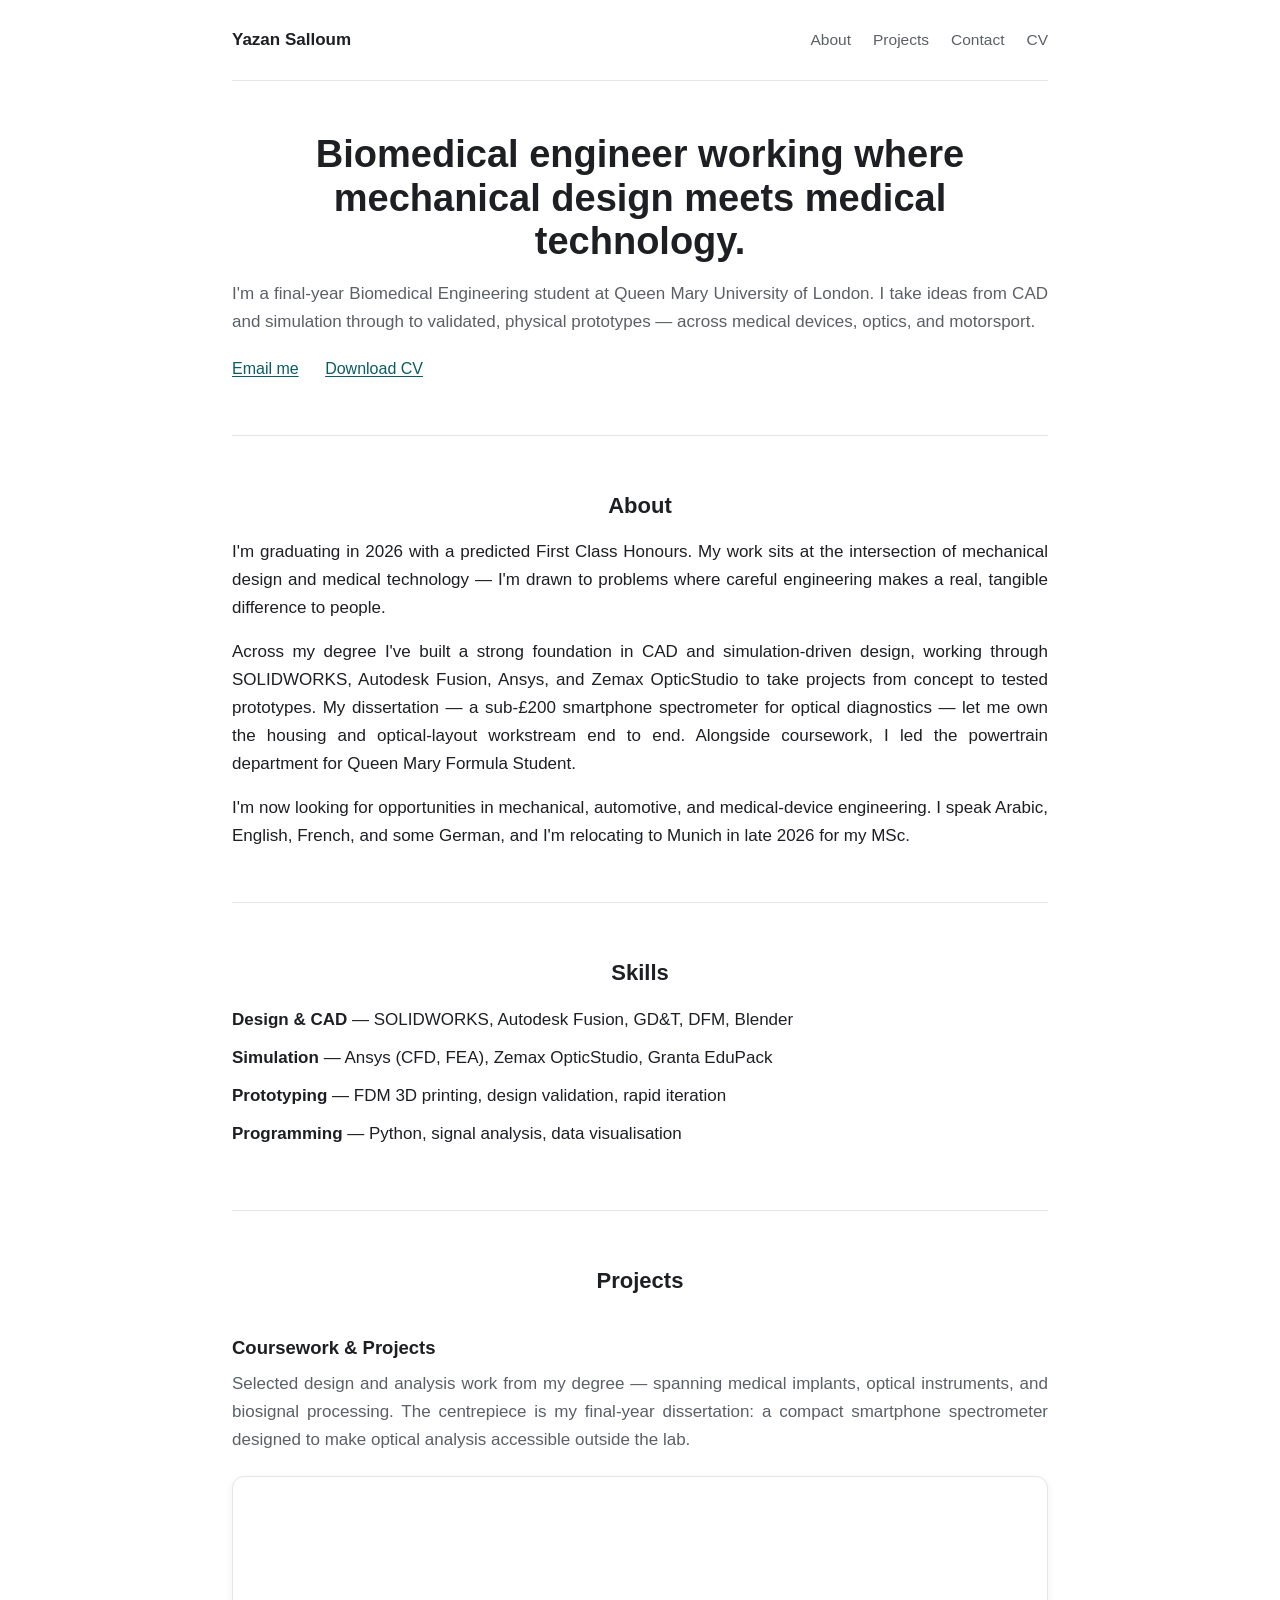
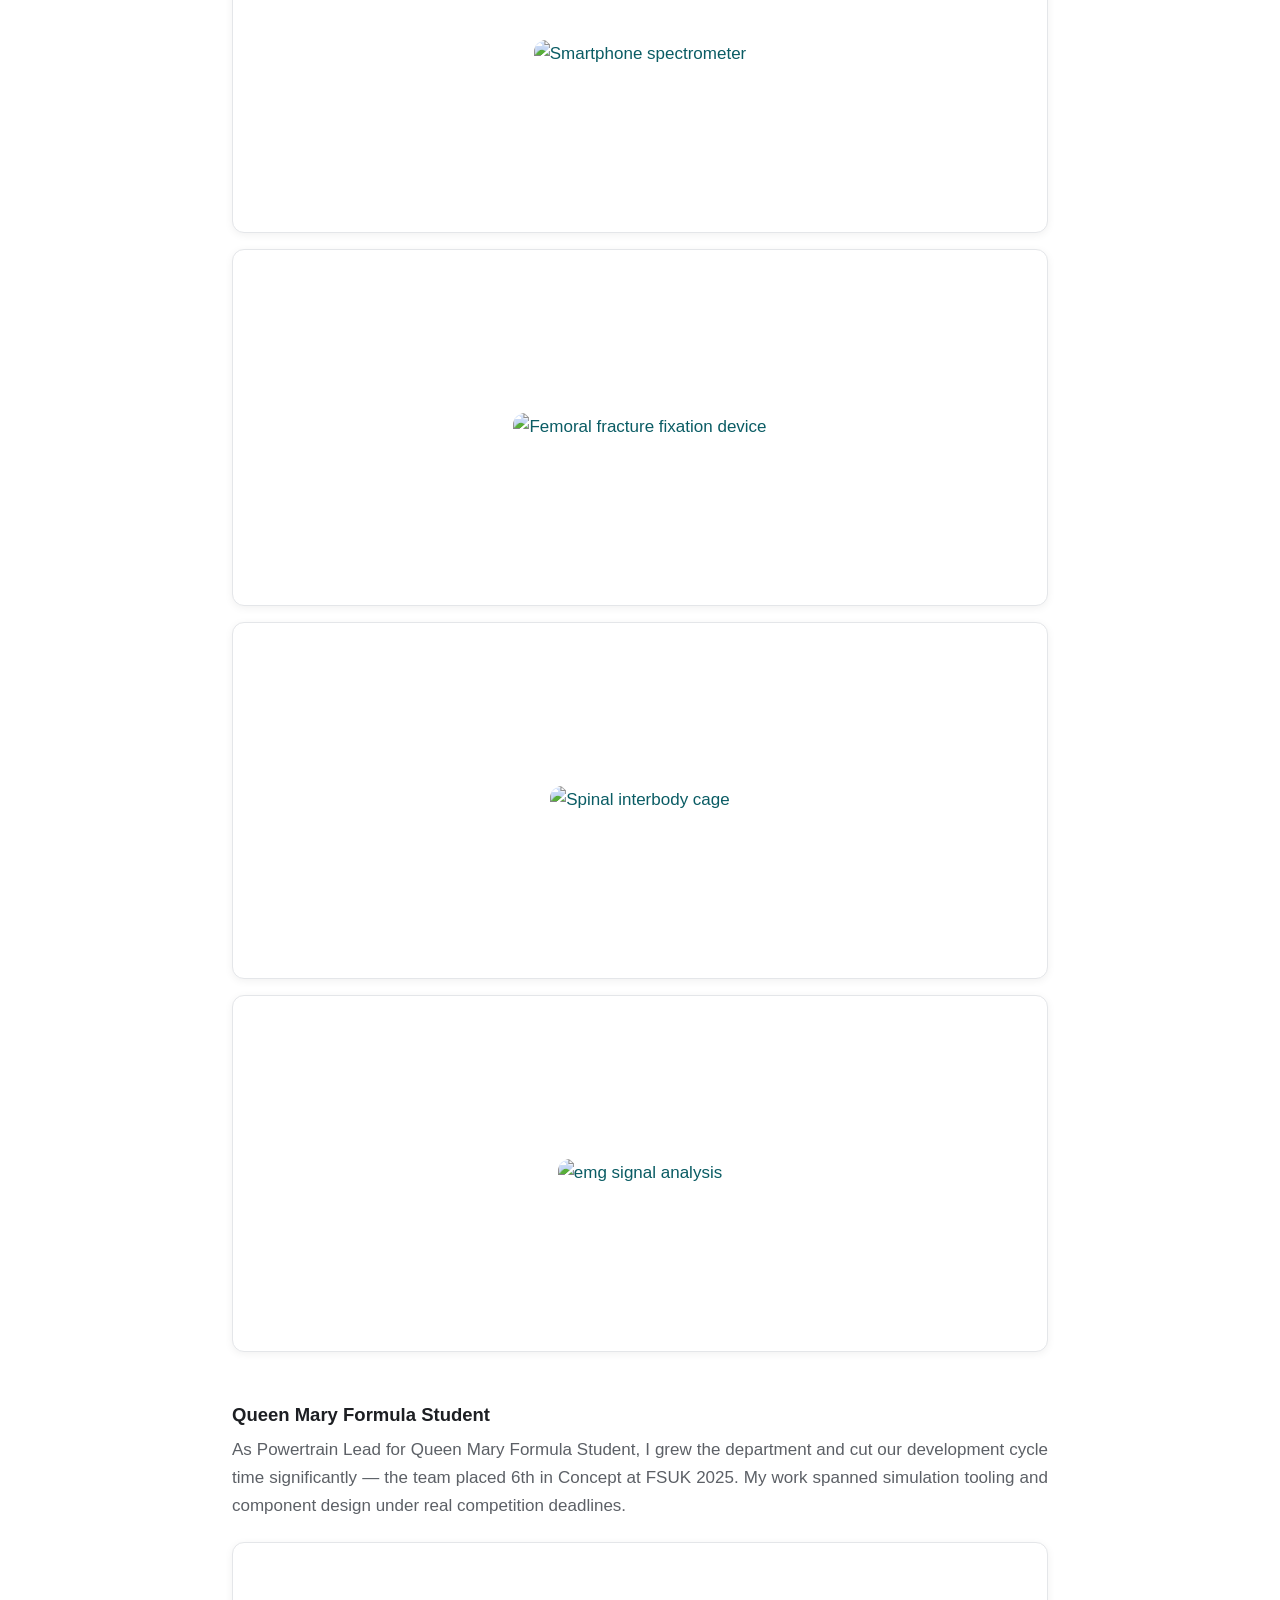
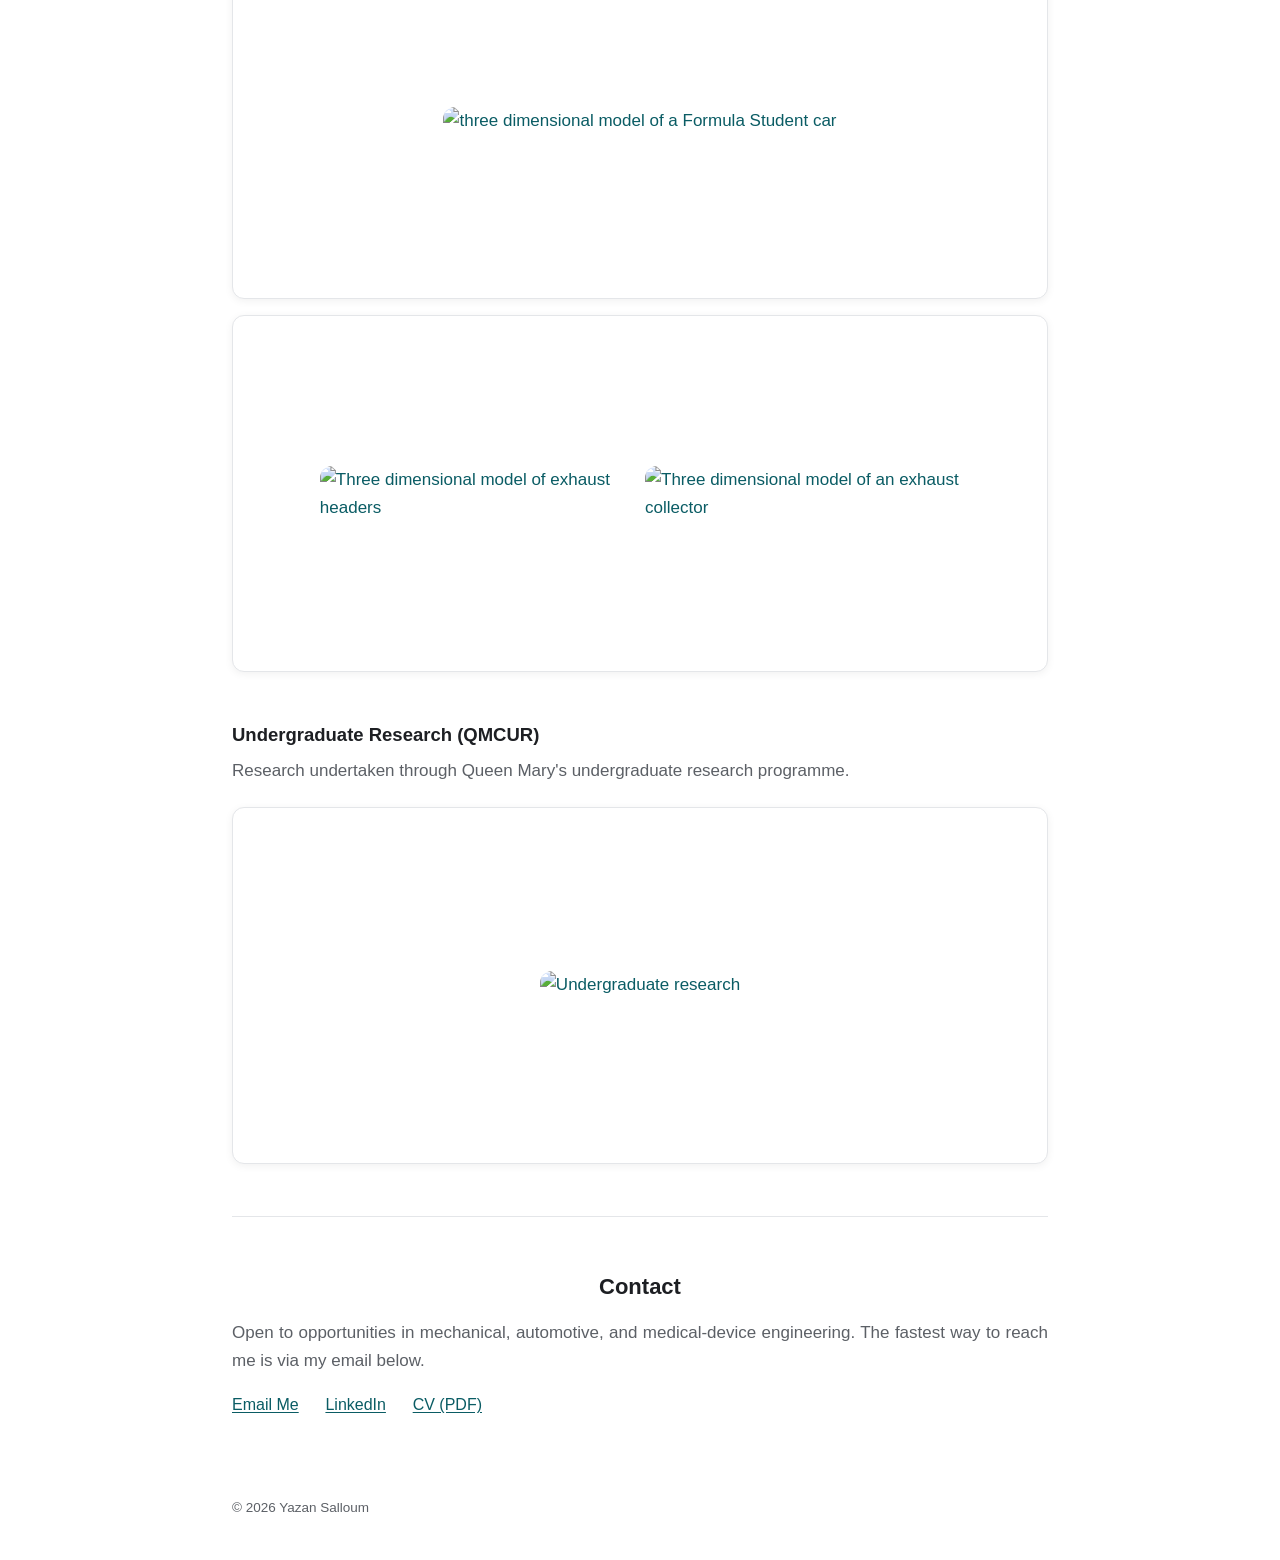
==== index.html @ 336e6b9b "Update index.html" ====
<!DOCTYPE html>
<html lang="en">
<head>
<meta charset="UTF-8">
<meta name="viewport" content="width=device-width, initial-scale=1.0">
<title>Yazan Salloum — Biomedical Engineer</title>
<meta name="description" content="Portfolio of Yazan Salloum, Biomedical Engineering student at Queen Mary University of London.">
<link rel="stylesheet" href="style.css">
</head>
<body>
<div class="page">

<nav>
  <a class="name" href="index.html">Yazan Salloum</a>
  <a href="#about">About</a>
  <a href="#projects">Projects</a>
  <a href="#contact">Contact</a>
  <!-- TODO: replace with your hosted CV URL -->
  <a href="https://yaz2703.github.io/3D-Modelling/CV.pdf" target="_blank" rel="noopener">CV</a>
</nav>

<section class="hero">
  <h1>Biomedical engineer working where mechanical design meets medical technology.</h1>
  <p>I'm a final-year Biomedical Engineering student at Queen Mary University of London. I take ideas from CAD and simulation through to validated, physical prototypes — across medical devices, optics, and motorsport.</p>
  <div class="actions">
    <!-- TODO: replace with your real email -->
    <a href="mailto:your.email@example.com">Email me</a>
    <!-- TODO: replace with your hosted CV URL -->
    <a href="https://yaz2703.github.io/3D-Modelling/CV.pdf" target="_blank" rel="noopener">Download CV</a>
  </div>
</section>

<section id="about" class="about">
  <h2>About</h2>
  <p>I'm graduating in 2026 with a predicted First Class Honours. My work sits at the intersection of mechanical design and medical technology — I'm drawn to problems where careful engineering makes a real, tangible difference to people.</p>
  <p>Across my degree I've built a strong foundation in CAD and simulation-driven design, working through SOLIDWORKS, Autodesk Fusion, Ansys, and Zemax OpticStudio to take projects from concept to tested prototypes. My dissertation — a sub-£200 smartphone spectrometer for optical diagnostics — let me own the housing and optical-layout workstream end to end. Alongside coursework, I led the powertrain department for Queen Mary Formula Student.</p>
  <p>I'm now looking for opportunities in mechanical, automotive, and medical-device engineering. I speak Arabic, English, French, and some German, and I'm relocating to Munich in late 2026 for my MSc.</p>
</section>

<section id="skills" class="skills">
  <h2>Skills</h2>
  <p><b>Design &amp; CAD</b> — SOLIDWORKS, Autodesk Fusion, GD&amp;T, DFM, Blender</p>
  <p><b>Simulation</b> — Ansys (CFD, FEA), Zemax OpticStudio, Granta EduPack</p>
  <p><b>Prototyping</b> — FDM 3D printing, design validation, rapid iteration</p>
  <p><b>Programming</b> — Python, signal analysis, data visualisation</p>
</section>

<section id="projects">
  <h2 style="margin-bottom:34px;">Projects</h2>

  <div class="group">
    <h3>Coursework &amp; Projects</h3>
    <p>Selected design and analysis work from my degree — spanning medical implants, optical instruments, and biosignal processing. The centrepiece is my final-year dissertation: a compact smartphone spectrometer designed to make optical analysis accessible outside the lab.</p>
    <div class="tiles">
      <a class="tile" href="spectrometer.html">
        <img src="https://yaz2703.github.io/3D-Modelling/thumbs/spectrometer.jpg" alt="Smartphone spectrometer">
        <span class="overlay">Dissertation: Smartphone Spectrometer</span>
      </a>
      <a class="tile" href="femoral-fixation.html">
        <img src="https://yaz2703.github.io/3D-Modelling/thumbs/im_nail.jpg" alt="Femoral fracture fixation device">
        <span class="overlay">Femoral Fracture Fixation Device</span>
      </a>
      <a class="tile" href="spinal-cage.html">
        <img src="https://yaz2703.github.io/3D-Modelling/thumbs/spinal_cage.png" alt="Spinal interbody cage">
        <span class="overlay">Spinal Interbody Cage</span>
      </a>
      <!-- TODO: add a thumbnail image for EMG, then convert this to the image+overlay pattern above -->
      <a class="tile" href="emg-analysis.html">
        <span class="overlay">EMG Signal Analysis</span>
        <img src="https://yaz2703.github.io/3D-Modelling/thumbs/emg.jpg" alt="emg signal analysis">
      </a>
    </div>
  </div>

  <div class="group">
    <h3>Queen Mary Formula Student</h3>
    <p>As Powertrain Lead for Queen Mary Formula Student, I grew the department and cut our development cycle time significantly — the team placed 6th in Concept at FSUK 2025. My work spanned simulation tooling and component design under real competition deadlines.</p>
    <div class="tiles">
      <!-- TODO: add thumbnails for these two, then convert to the image+overlay pattern -->
      </a>
      <a class="tile" href="thunderbird.html">
        <img src="https://yaz2703.github.io/3D-Modelling/thumbs/thunderbird_thumb.jpg" alt="three dimensional model of a Formula Student car">
        <span class="overlay">THUNDERBIRD: A Driver-in-Loop Training Tool</span>
      </a>
      <a class="tile" href="exhaust.html">
        <div class="pair">
          <img src="https://yaz2703.github.io/3D-Modelling/thumbs/exhaust_headers.png" alt="Three dimensional model of exhaust headers">
          <img src="https://yaz2703.github.io/3D-Modelling/thumbs/exhaust_collector.png" alt="Three dimensional model of an exhaust collector">
        </div>
        <span class="overlay">Exhaust Design</span>
      </a>
    </div>
  </div>

  <div class="group">
    <h3>Undergraduate Research (QMCUR)</h3>
    <!-- TODO: replace with a sentence or two about your QMCUR research -->
    <p>Research undertaken through Queen Mary's undergraduate research programme.</p>
    <div class="tiles">
      <a class="tile" href="qmcur.html">
        <img src="https://yaz2703.github.io/3D-Modelling/thumbs/research.png" alt="Undergraduate research">
        <span class="overlay">QMCUR Research</span>
      </a>
    </div>
  </div>
</section>

<section id="contact" class="contact">
  <h2>Contact</h2>
  <p>Open to opportunities in mechanical, automotive, and medical-device engineering. The fastest way to reach me is via my email below.</p>
  <div class="links">
    <!-- TODO: replace with your real email -->
    <a href="mailto:ysalloum.qmfs@gmail.com">Email Me</a>
    <!-- TODO: replace with your LinkedIn URL -->
    <a href="https://www.linkedin.com/in/yazansalloum2703" target="_blank" rel="noopener">LinkedIn</a>
    <!-- TODO: replace with your hosted CV URL -->
    <a href="https://yaz2703.github.io/3D-Modelling/CV.pdf" target="_blank" rel="noopener">CV (PDF)</a>
  </div>
</section>

<footer>© 2026 Yazan Salloum</footer>

</div>
</body>
</html>
---- style.css ----
:root{
  --ink:#1d1f23;
  --grey:#5c6066;
  --line:#e4e6e9;
  --link:#0a5c64;
}
*{box-sizing:border-box;margin:0;padding:0;}
body{
  font-family:-apple-system,BlinkMacSystemFont,"Segoe UI",Roboto,Helvetica,Arial,sans-serif;
  color:var(--ink);
  background:#fff;
  line-height:1.65;
  font-size:17px;
}
.page{max-width:860px;margin:0 auto;padding:0 22px;}

a{color:var(--link);text-decoration:underline;text-underline-offset:2px;}
a:hover{color:#063d42;}

h1{font-size:clamp(28px,5vw,38px);line-height:1.15;font-weight:700;text-align: center;}
h2{font-size:22px;font-weight:650;margin-bottom:14px;text-align: center;}
h3{font-size:18.5px;font-weight:600;margin-bottom:6px;}

p{text-align: justify;}

/* nav */
nav{
  display:flex;flex-wrap:wrap;align-items:baseline;gap:10px 22px;
  padding:26px 0;border-bottom:1px solid var(--line);
}
nav .name{font-weight:700;font-size:17px;color:var(--ink);text-decoration:none;margin-right:auto;}
nav a:not(.name){font-size:15.5px;color:var(--grey);text-decoration:none;}
nav a:not(.name):hover{color:var(--ink);text-decoration:underline;}

section{padding:52px 0;border-bottom:1px solid var(--line);}
section:last-of-type{border-bottom:none;}

.hero p{margin-top:16px;color:var(--grey);}
.hero .actions{margin-top:20px;font-size:16px;}
.hero .actions a{margin-right:22px;}

.about p{margin-bottom:16px;}
.about p:last-child{margin-bottom:0;}

.skills p{margin-bottom:10px;}
.skills b{font-weight:600;}

/* category groups on home */
.group{margin-bottom:48px;}
.group:last-child{margin-bottom:0;}
.group > p{color:var(--grey);margin-top:4px;}

/* ---- tiles (hover cards) ---- */
.tiles{
  display:grid;
  grid-template-columns:1fr;
  gap:16px;
  margin-top:22px;
}
.tile{
  position:relative;
  display:flex;align-items:center;justify-content:center;
  aspect-ratio:16/7;
  background:#fff;
  border:1px solid var(--line);
  border-radius:12px;
  overflow:hidden;
  text-decoration:none;
  box-shadow:0 2px 8px rgba(0,0,0,.06);
}
.tile img{
  max-width:95%;max-height:95%;
  width:auto;height:auto;object-fit:contain;
  border-radius:12px;
  transition:opacity .3s ease,transform .3s ease;
}
.tile .overlay{
  position:absolute;inset:0;
  display:flex;align-items:center;justify-content:center;
  text-align:center;padding:14px;
  color:#fff;font-weight:600;font-size:17px;line-height:1.3;
  opacity:0;background:rgba(0,0,0,0);
  transition:opacity .3s ease,background .3s ease;
  text-shadow:0 1px 4px rgba(0,0,0,.6);
}
/* two images united under one tile */
.tile .pair{
  display:flex;align-items:center;justify-content:center;
  gap:10px;width:100%;height:100%;padding:0 6%;
}
.tile .pair img{max-width:44%;max-height:78%;}
.tile:hover img{opacity:.35;transform:scale(1.03);}
.tile:hover .overlay{opacity:1;background:rgba(0,0,0,.3);}
/* placeholder tile (no image yet) */
.tile.placeholder{flex-direction:column;gap:6px;}
.tile.placeholder .t{color:var(--ink);font-weight:600;font-size:16px;text-align:center;padding:0 14px;}
.tile.placeholder .s{color:var(--grey);font-size:12.5px;}
.tile.placeholder:hover{background:#fafbfc;}

/* ---- project pages ---- */
.back{display:inline-block;margin:30px 0 6px;font-size:15px;}
article{padding:18px 0 56px;}
article h1{margin-bottom:18px;}
article h2{margin-top:36px;}
article p{margin-bottom:16px;}
article ol,article ul{margin:0 0 16px 22px;max-width:68ch;}
article li{margin-bottom:6px;}

model-viewer{
  width:100%;height:400px;
  border:1px solid var(--line);border-radius:8px;
  background:#fafbfc;margin:8px 0 6px;
}
.mvcap{font-size:13.5px;color:var(--grey);margin-bottom:20px;}

figure{margin:8px 0 20px;}
figure img{max-width:100%;border:1px solid var(--line);border-radius:8px;}
figcaption{font-size:13.5px;color:var(--grey);margin-top:8px;text-align: center;}

table{width:100%;border-collapse:collapse;font-size:15.5px;margin:8px 0 4px;}
th{
  text-align:left;font-weight:600;font-size:14px;color:var(--grey);
  padding:0 12px 8px 0;border-bottom:1px solid var(--ink);
}
td{padding:10px 12px 10px 0;border-bottom:1px solid var(--line);vertical-align:top;}
tr:last-child td{border-bottom:none;}
.met{color:#1a7a4f;white-space:nowrap;}
.part{color:#a06a10;white-space:nowrap;}
.tablenote{font-size:14.5px;color:var(--grey);margin-top:10px;}

.contact p{color:var(--grey);margin-bottom:16px;}
.contact .links a{margin-right:22px;font-size:16px;}

footer{padding:26px 0 40px;font-size:13.5px;color:var(--grey);}

@media (max-width:540px){
  body{font-size:16px;}
  model-viewer{height:300px;}
  th,td{padding-right:8px;}
  .tiles{grid-template-columns:repeat(auto-fill,minmax(160px,1fr));gap:12px;}
  .tile .overlay{font-size:14.5px;}
}
/* text + image side by side */
.row{
  display:flex;
  gap:28px;
  align-items:flex-start;   /* tops aligned; use center to vertically centre */
  margin-bottom:20px;
}
.row .text{flex:1;}          /* text takes the remaining space */
.row .img{flex:0 0 40%;}     /* image column ~40% of the width */
.row .img img{
  width:100%;
  border:1px solid var(--line);
  border-radius:8px;
  display:block;
}
/* stack them on narrow screens */
@media (max-width:600px){
  .row{flex-direction:column;}
  .row .img{flex:0 0 auto;}
}
/* standalone image pairs — no link, no hover */
.imgpair{
  display:flex;
  gap:14px;
  margin:20px 0;
  align-items:flex-start;
}
.imgpair.stack{flex-direction:column;}   /* on top of each other */
.imgpair img{
  flex:1;                /* share the space evenly */
  width:100%;
  border:1px solid var(--line);
  border-radius:8px;
  display:block;
}
.imgpair.stack img{flex:0 0 auto;}        /* don't stretch when stacked */

@media (max-width:600px){
  .imgpair{flex-direction:column;}        /* side-by-side pairs stack on phones */
}
.pdfframe{
  width:100%;
  height:780px;
  border:1px solid var(--line);
  border-radius:8px;
  margin:14px 0 6px;
}
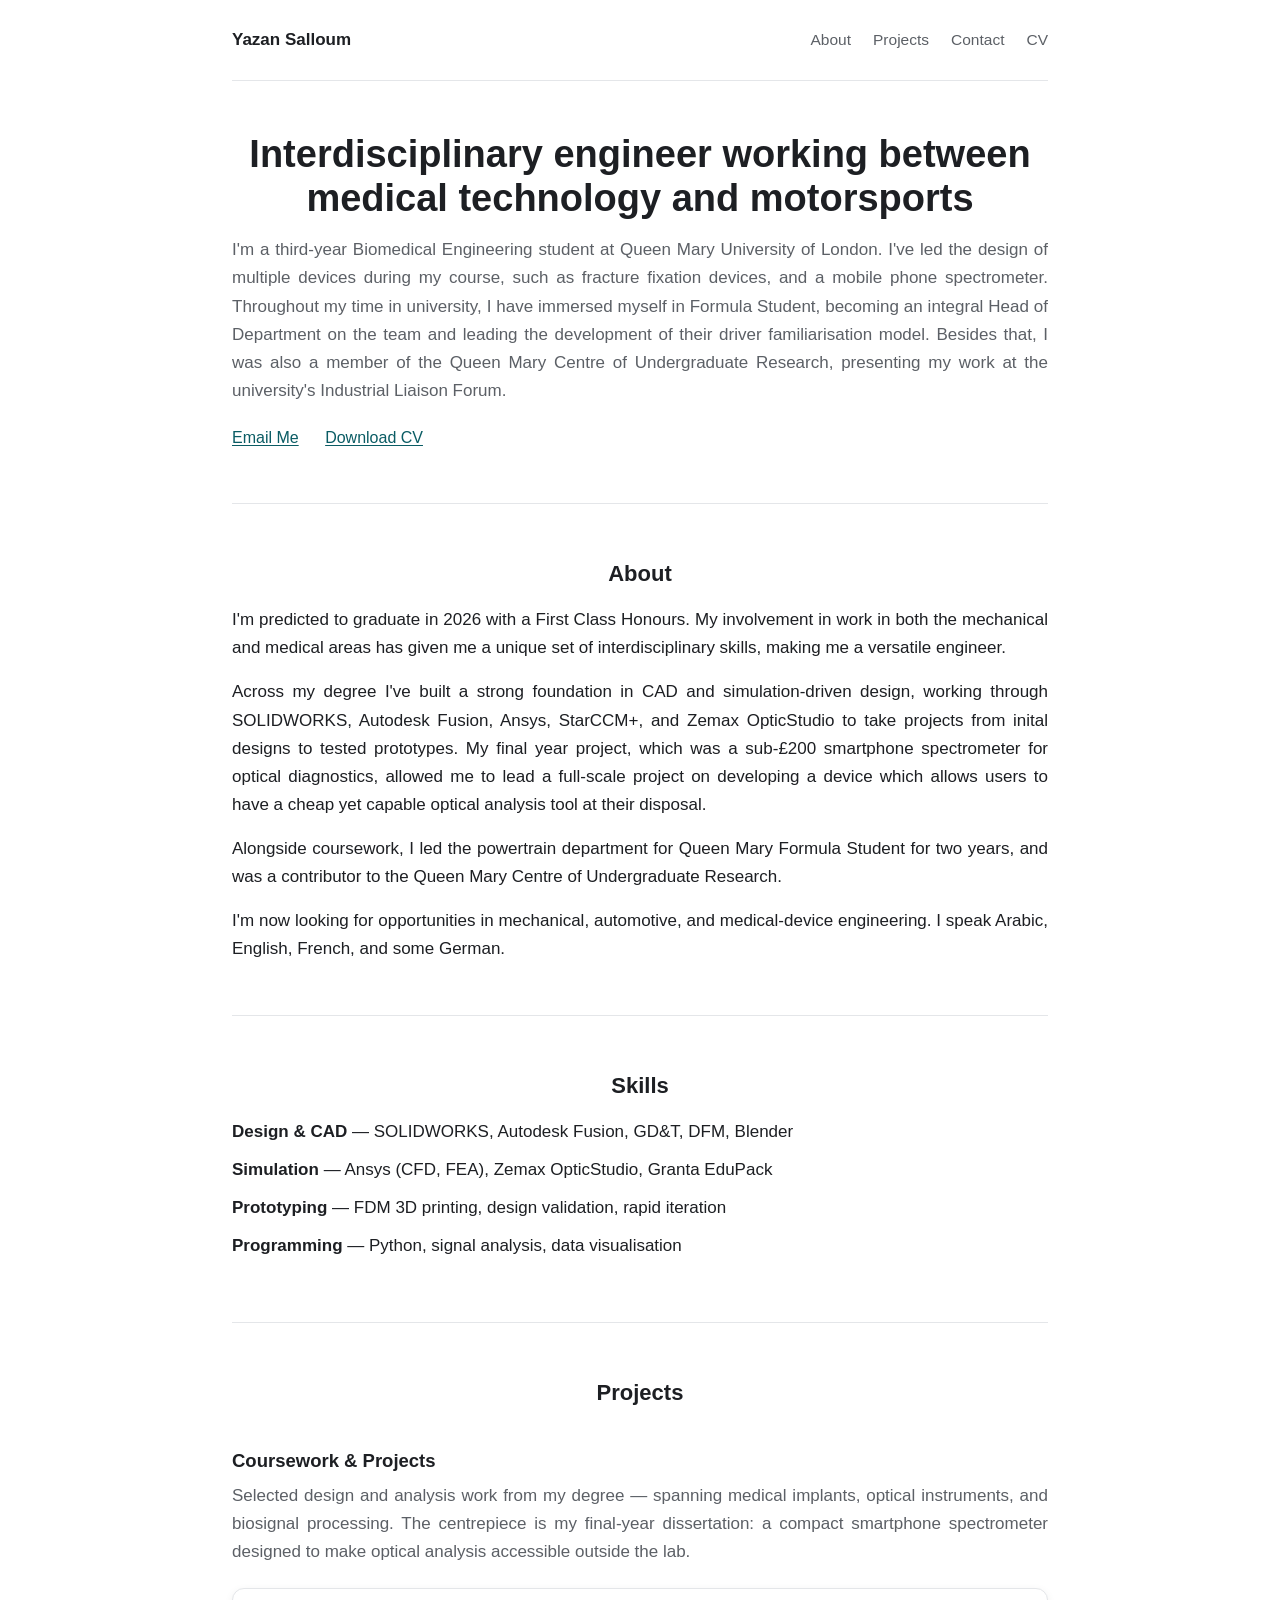
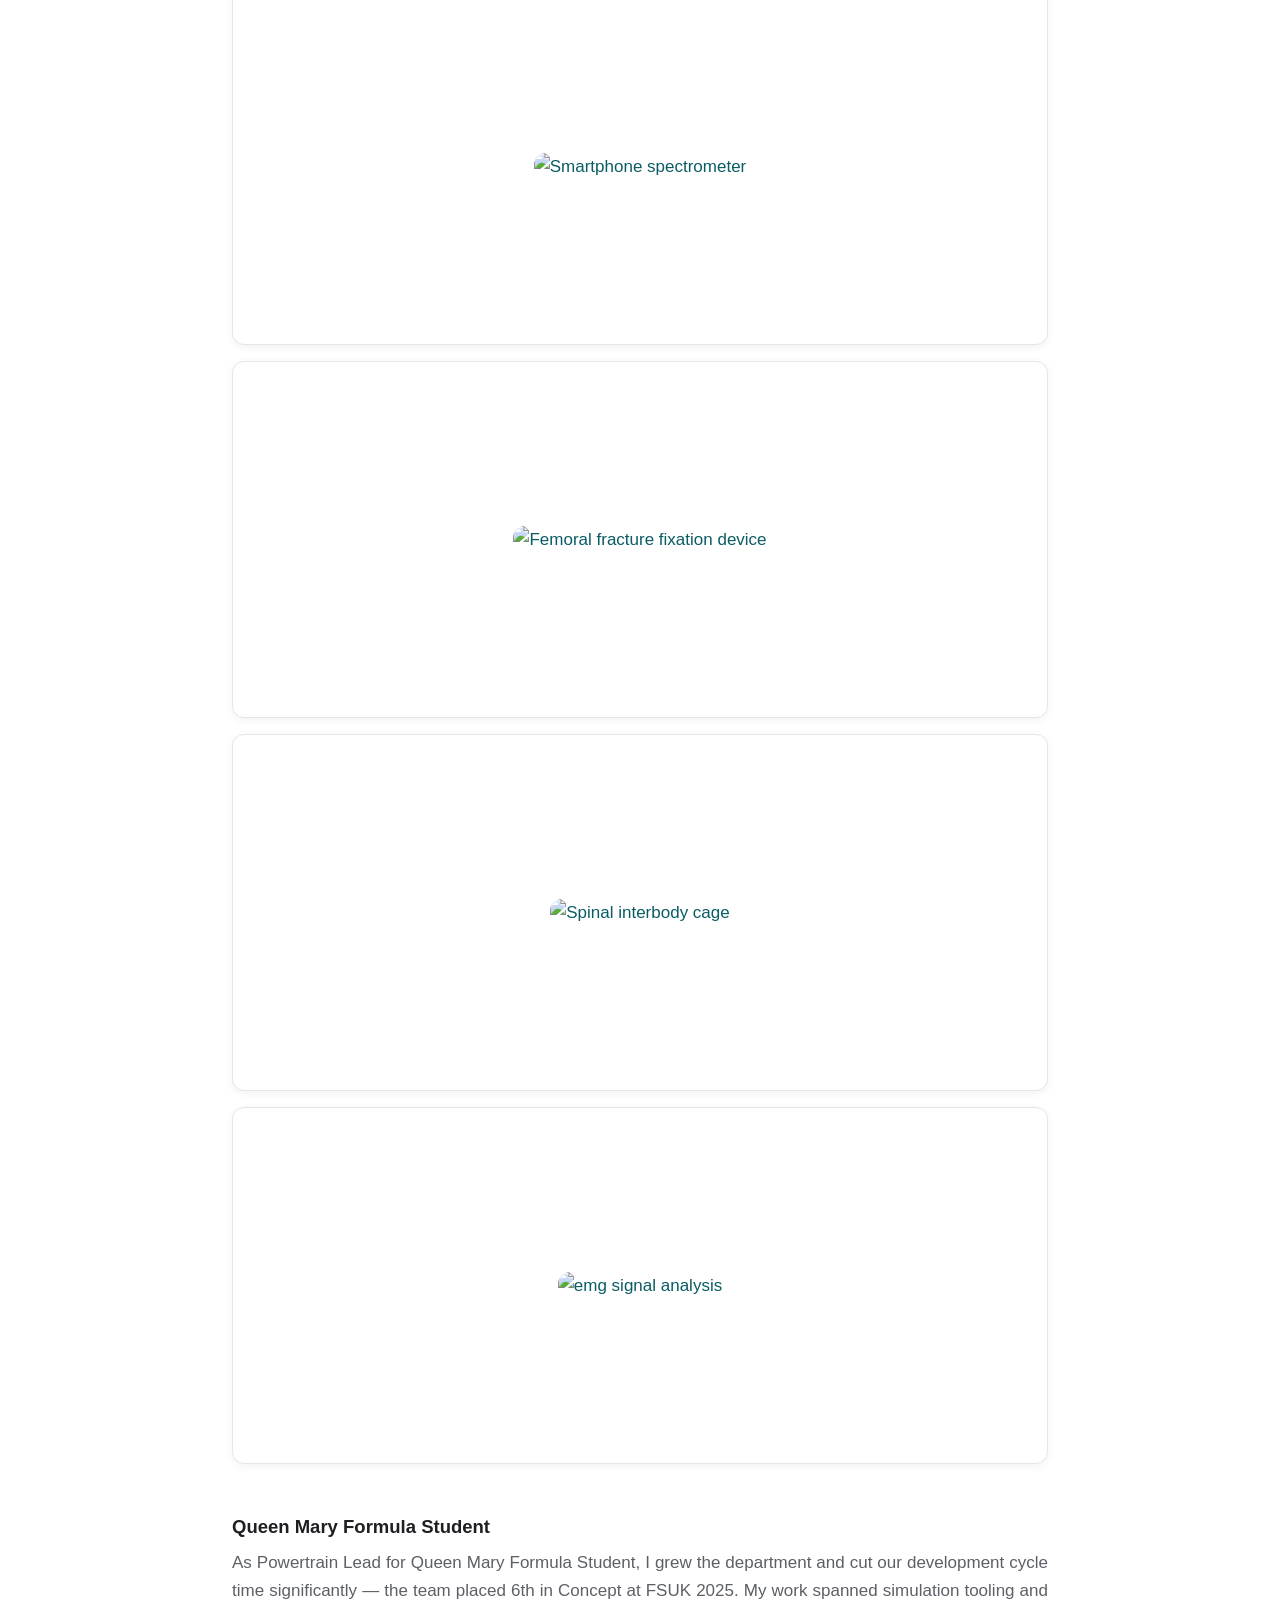
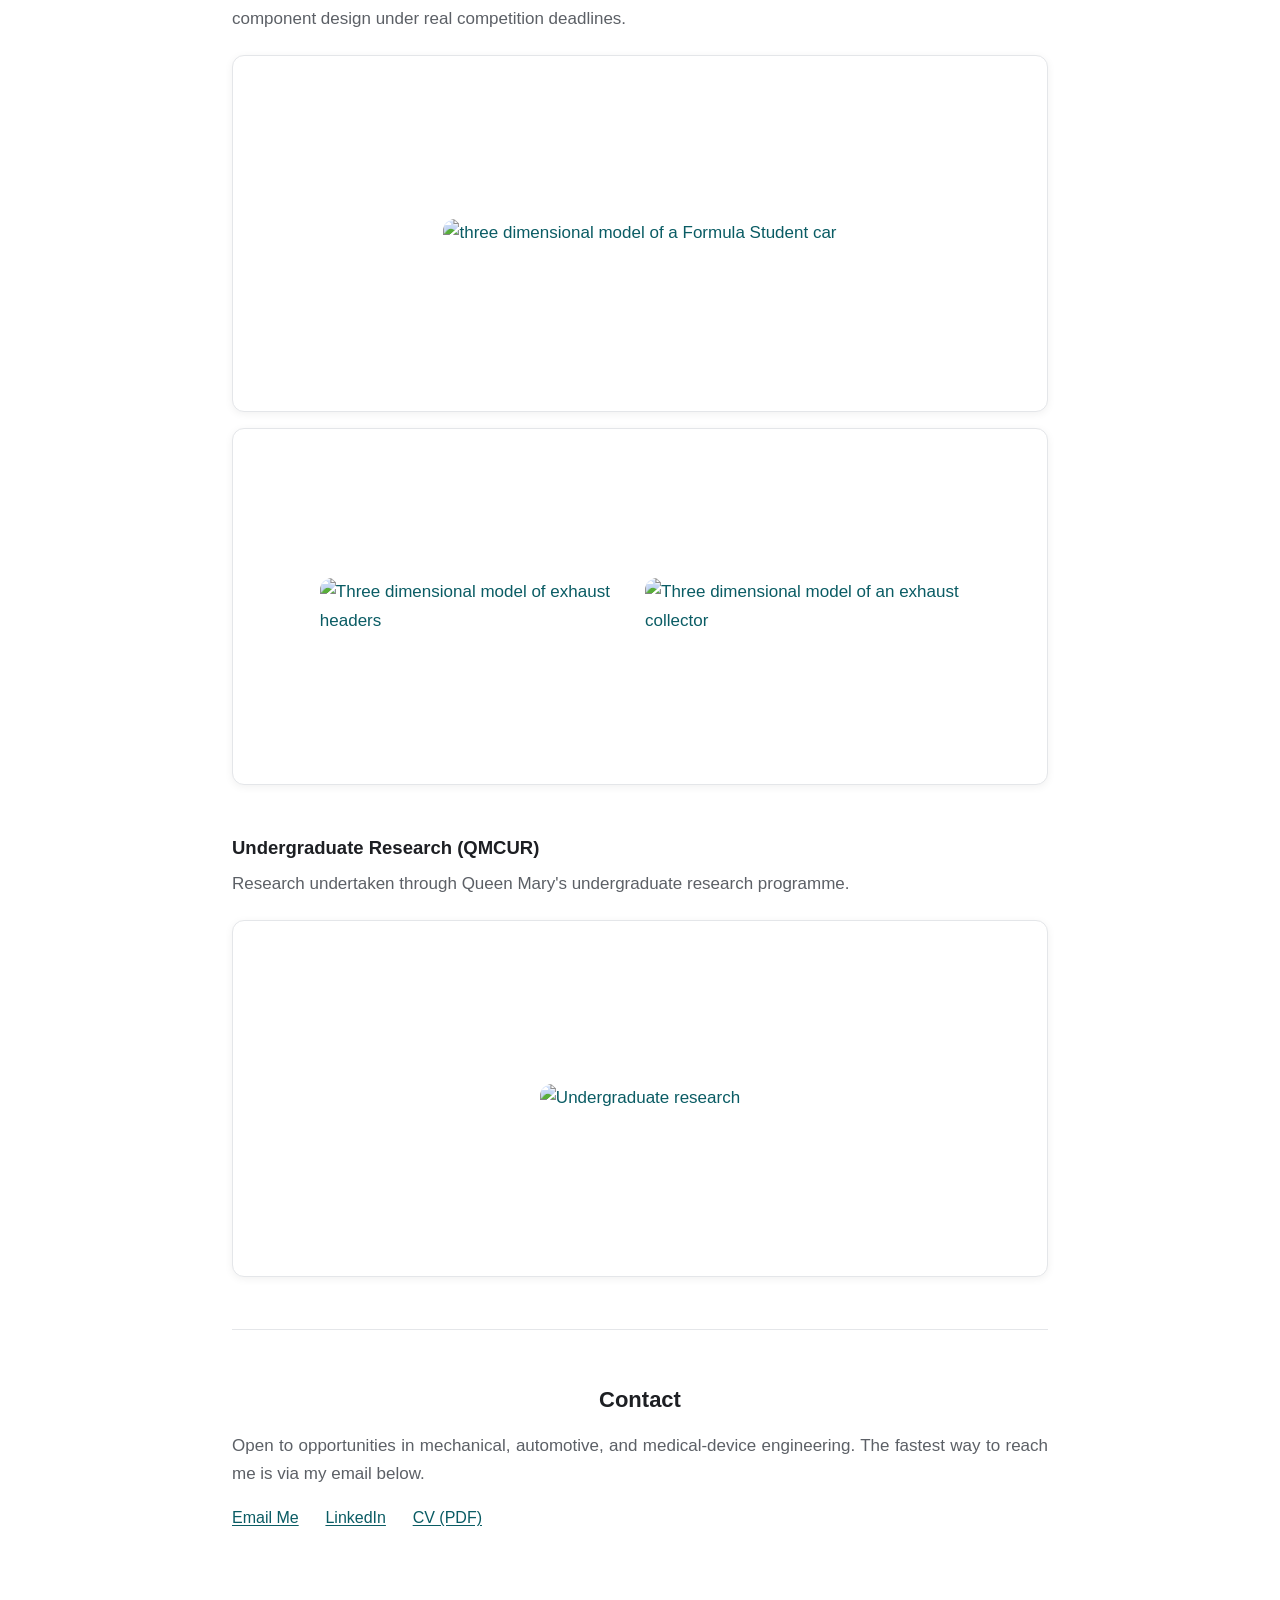
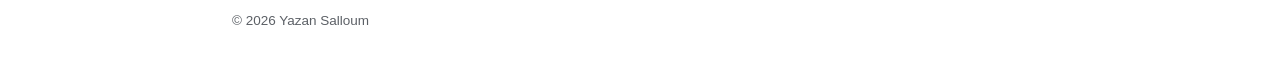
==== commit cac454cb: "Update index.html" ====
--- a/index.html
+++ b/index.html
@@ -3,7 +3,7 @@
 <head>
 <meta charset="UTF-8">
 <meta name="viewport" content="width=device-width, initial-scale=1.0">
-<title>Yazan Salloum — Biomedical Engineer</title>
+<title>Yazan Salloum</title>
 <meta name="description" content="Portfolio of Yazan Salloum, Biomedical Engineering student at Queen Mary University of London.">
 <link rel="stylesheet" href="style.css">
 </head>
@@ -20,11 +20,11 @@
 </nav>
 
 <section class="hero">
-  <h1>Biomedical engineer working where mechanical design meets medical technology.</h1>
-  <p>I'm a final-year Biomedical Engineering student at Queen Mary University of London. I take ideas from CAD and simulation through to validated, physical prototypes — across medical devices, optics, and motorsport.</p>
+  <h1>Interdisciplinary engineer working between medical technology and motorsports</h1>
+  <p>I'm a third-year Biomedical Engineering student at Queen Mary University of London. I've led the design of multiple devices during my course, such as fracture fixation devices, and a mobile phone spectrometer. Throughout my time in university, I have immersed myself in Formula Student, becoming an integral Head of Department on the team and leading the development of their driver familiarisation model. Besides that, I was also a member of the Queen Mary Centre of Undergraduate Research, presenting my work at the university's Industrial Liaison Forum.</p>
   <div class="actions">
     <!-- TODO: replace with your real email -->
-    <a href="mailto:your.email@example.com">Email me</a>
+    <a href="mailto:ysalloum.qmfs@gmail.com">Email Me</a>
     <!-- TODO: replace with your hosted CV URL -->
     <a href="https://yaz2703.github.io/3D-Modelling/CV.pdf" target="_blank" rel="noopener">Download CV</a>
   </div>
@@ -32,9 +32,10 @@
 
 <section id="about" class="about">
   <h2>About</h2>
-  <p>I'm graduating in 2026 with a predicted First Class Honours. My work sits at the intersection of mechanical design and medical technology — I'm drawn to problems where careful engineering makes a real, tangible difference to people.</p>
-  <p>Across my degree I've built a strong foundation in CAD and simulation-driven design, working through SOLIDWORKS, Autodesk Fusion, Ansys, and Zemax OpticStudio to take projects from concept to tested prototypes. My dissertation — a sub-£200 smartphone spectrometer for optical diagnostics — let me own the housing and optical-layout workstream end to end. Alongside coursework, I led the powertrain department for Queen Mary Formula Student.</p>
-  <p>I'm now looking for opportunities in mechanical, automotive, and medical-device engineering. I speak Arabic, English, French, and some German, and I'm relocating to Munich in late 2026 for my MSc.</p>
+  <p>I'm predicted to graduate in 2026 with a First Class Honours. My involvement in work in both the mechanical and medical areas has given me a unique set of interdisciplinary skills, making me a versatile engineer.</p>
+  <p>Across my degree I've built a strong foundation in CAD and simulation-driven design, working through SOLIDWORKS, Autodesk Fusion, Ansys, StarCCM+, and Zemax OpticStudio to take projects from inital designs to tested prototypes. My final year project, which was a sub-£200 smartphone spectrometer for optical diagnostics, allowed me to lead a full-scale project on developing a device which allows users to have a cheap yet capable optical analysis tool at their disposal.</p>
+  <p>Alongside coursework, I led the powertrain department for Queen Mary Formula Student for two years, and was a contributor to the Queen Mary Centre of Undergraduate Research.</p>
+  <p>I'm now looking for opportunities in mechanical, automotive, and medical-device engineering. I speak Arabic, English, French, and some German.</p>
 </section>
 
 <section id="skills" class="skills">
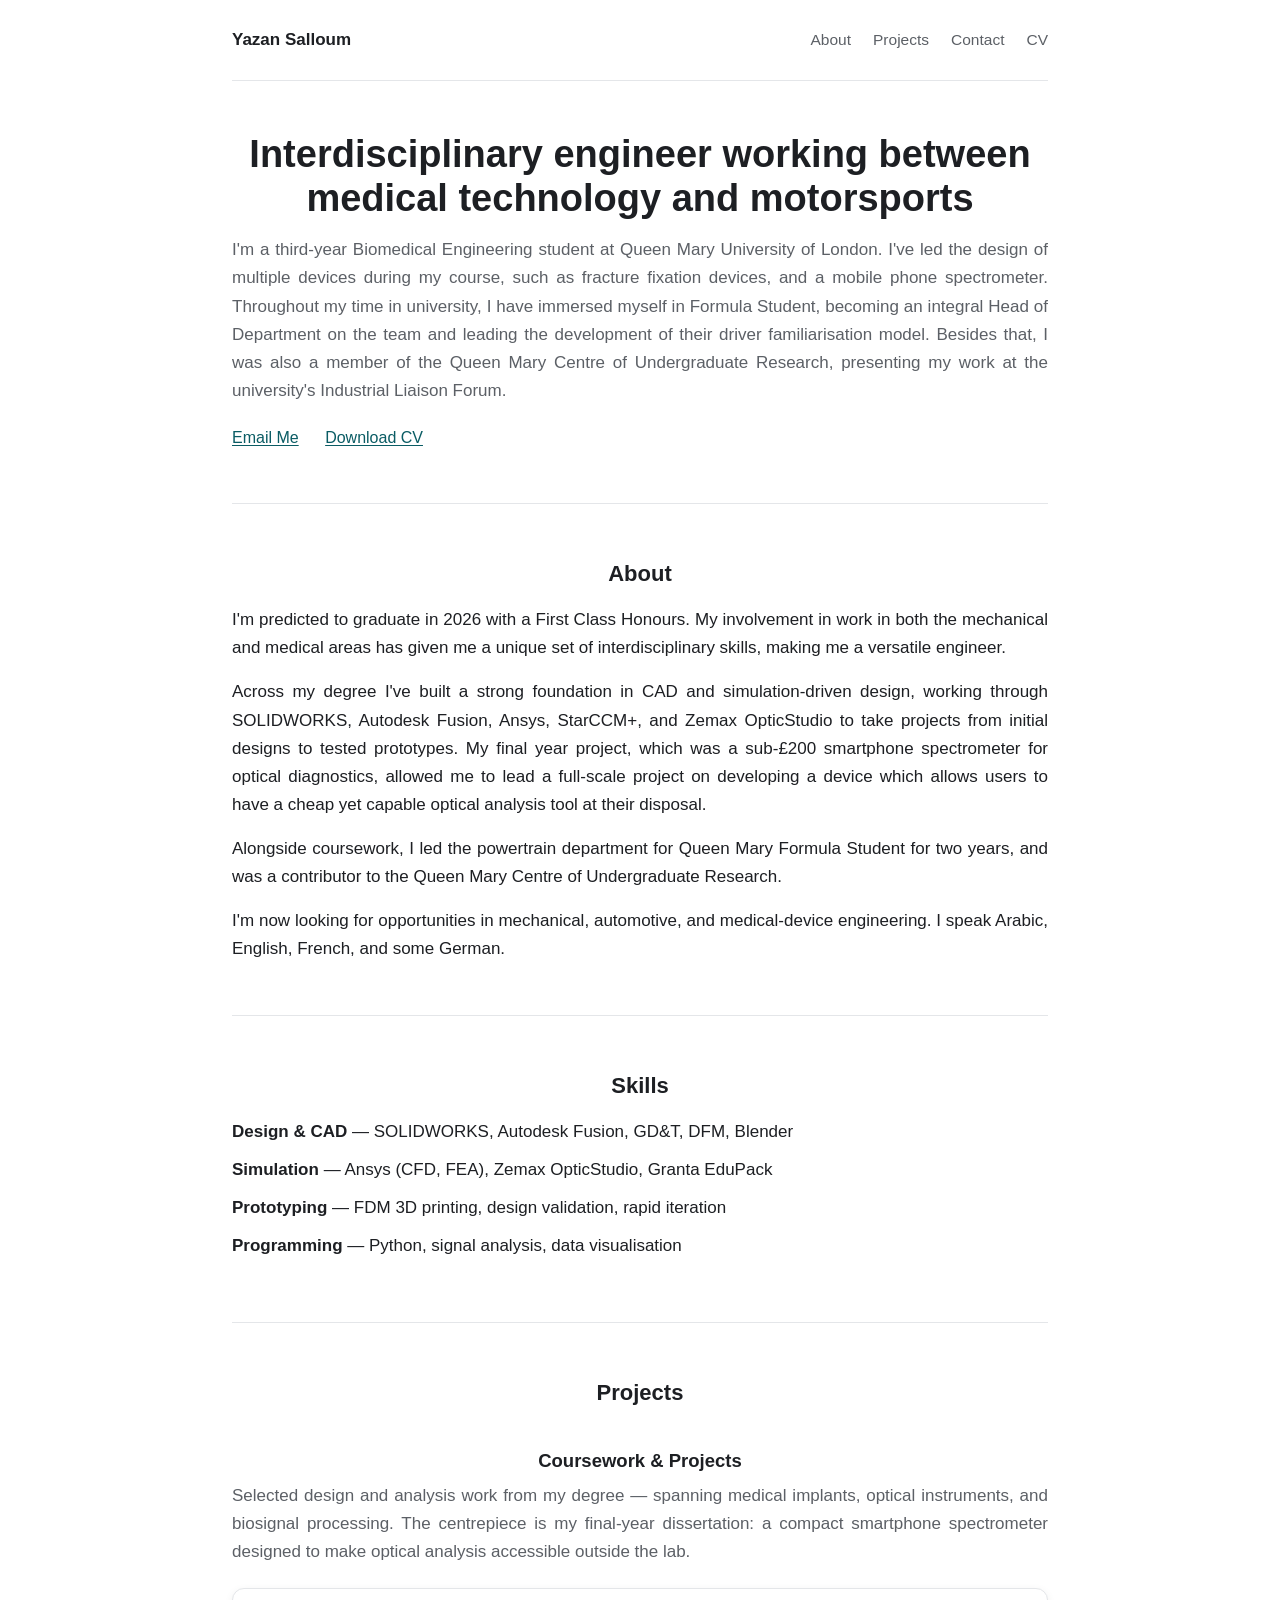
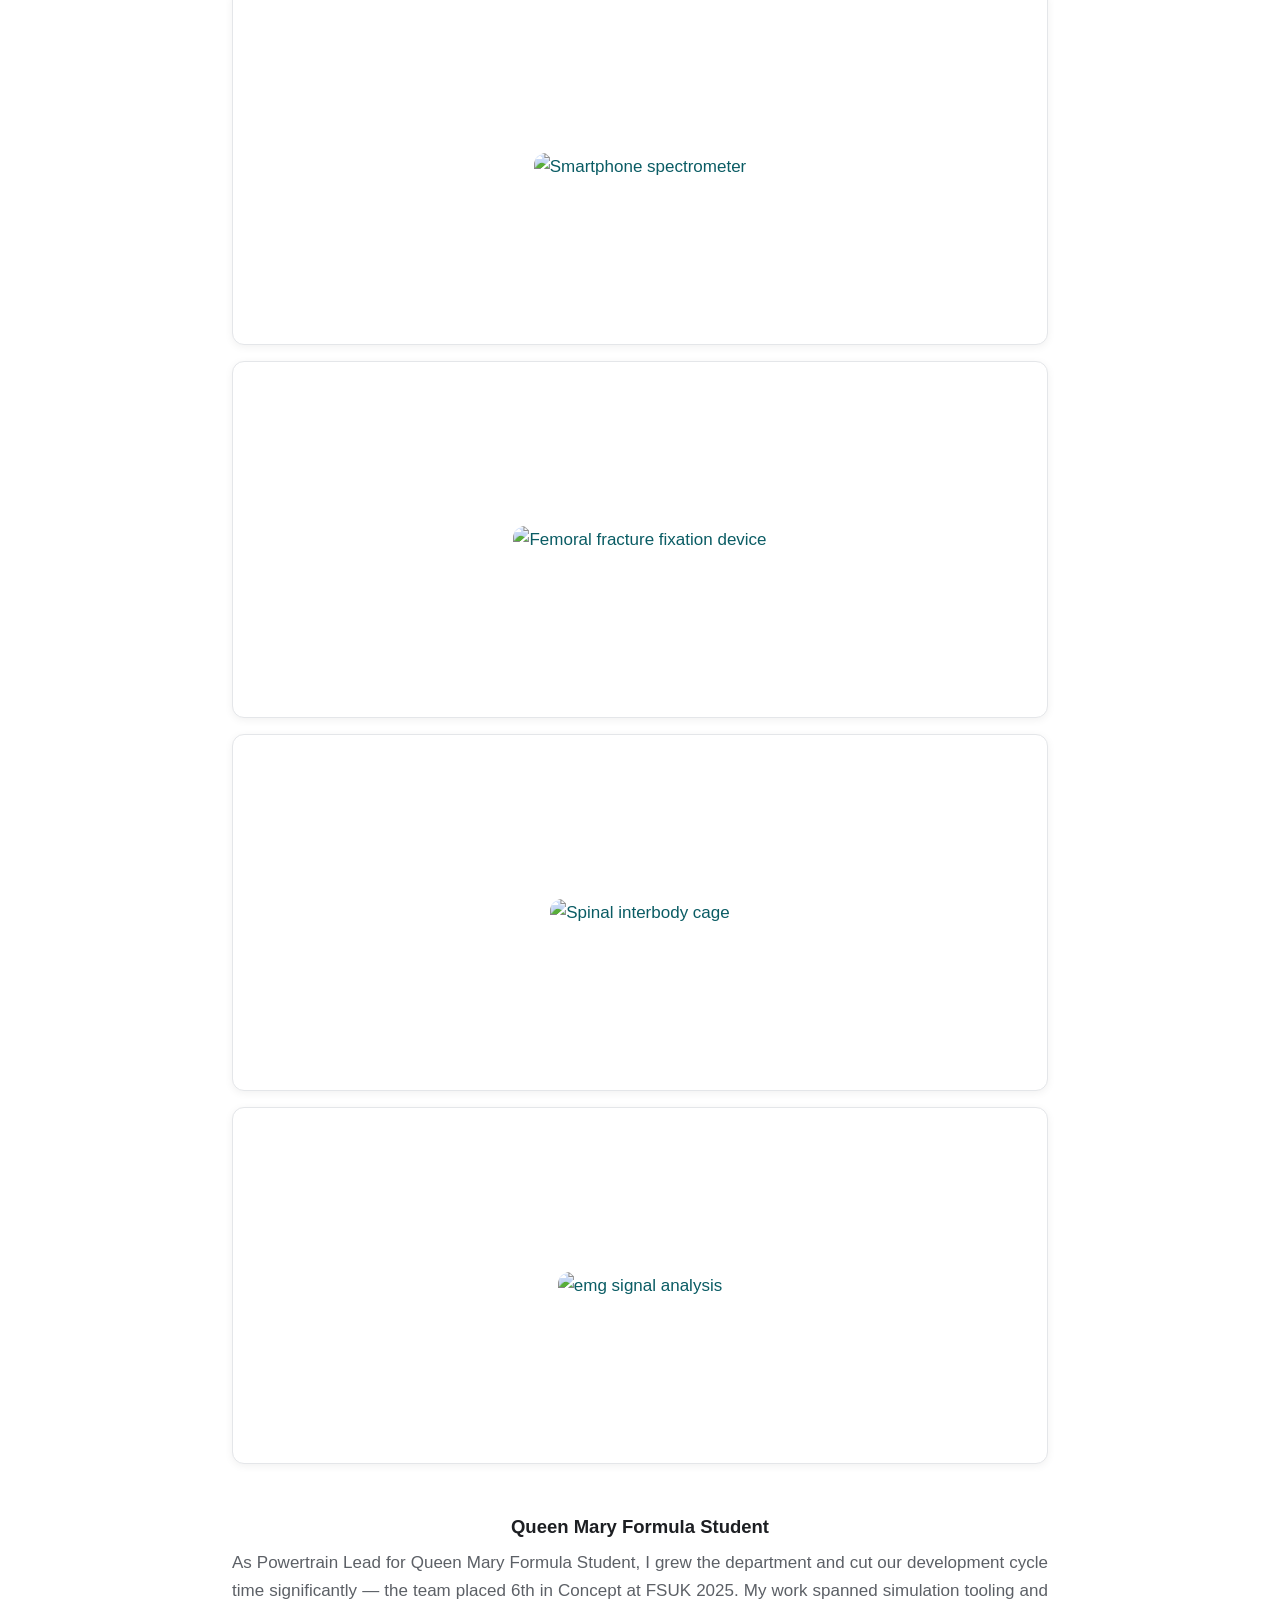
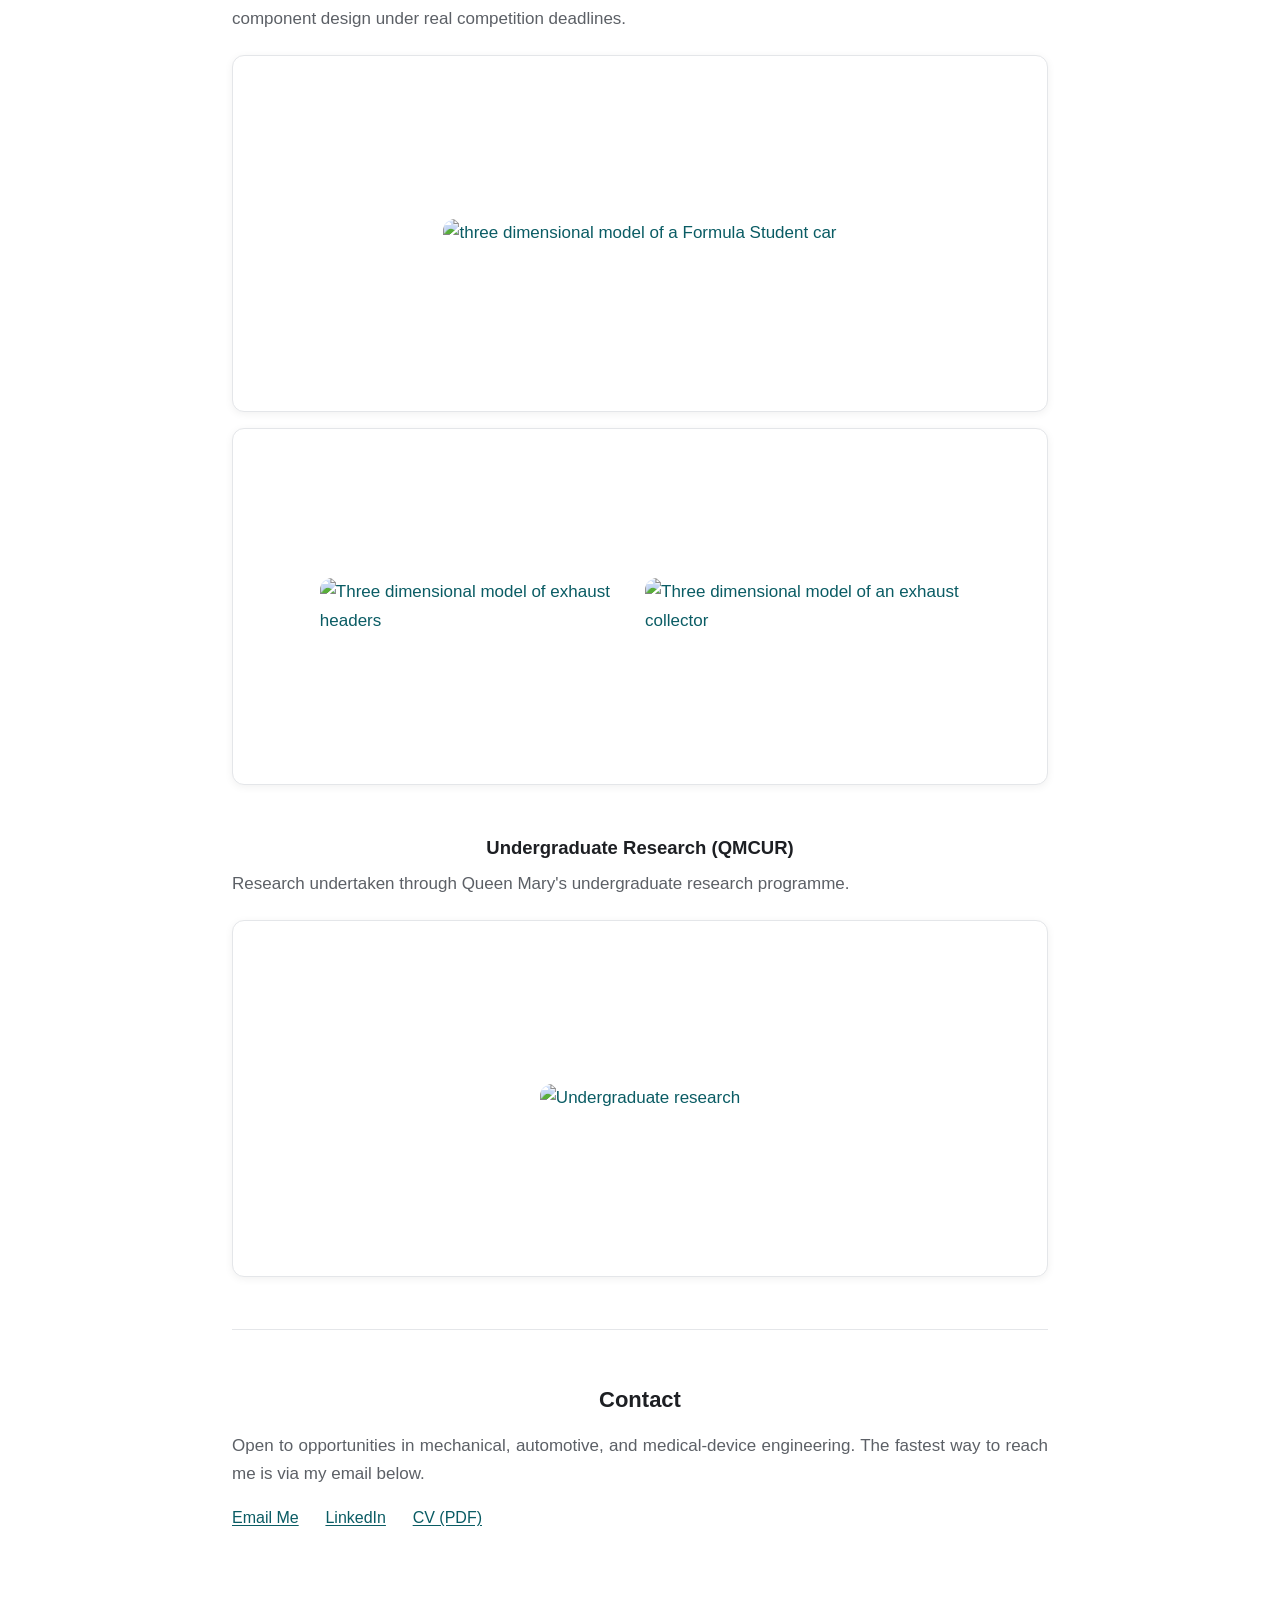
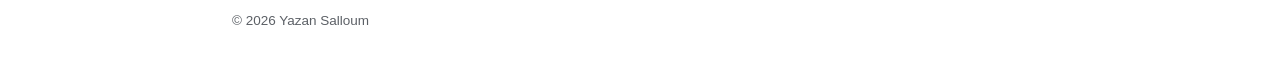
==== commit dc61492a: "updates" ====
--- a/index.html
+++ b/index.html
@@ -33,7 +33,7 @@
 <section id="about" class="about">
   <h2>About</h2>
   <p>I'm predicted to graduate in 2026 with a First Class Honours. My involvement in work in both the mechanical and medical areas has given me a unique set of interdisciplinary skills, making me a versatile engineer.</p>
-  <p>Across my degree I've built a strong foundation in CAD and simulation-driven design, working through SOLIDWORKS, Autodesk Fusion, Ansys, StarCCM+, and Zemax OpticStudio to take projects from inital designs to tested prototypes. My final year project, which was a sub-£200 smartphone spectrometer for optical diagnostics, allowed me to lead a full-scale project on developing a device which allows users to have a cheap yet capable optical analysis tool at their disposal.</p>
+  <p>Across my degree I've built a strong foundation in CAD and simulation-driven design, working through SOLIDWORKS, Autodesk Fusion, Ansys, StarCCM+, and Zemax OpticStudio to take projects from initial designs to tested prototypes. My final year project, which was a sub-£200 smartphone spectrometer for optical diagnostics, allowed me to lead a full-scale project on developing a device which allows users to have a cheap yet capable optical analysis tool at their disposal.</p>
   <p>Alongside coursework, I led the powertrain department for Queen Mary Formula Student for two years, and was a contributor to the Queen Mary Centre of Undergraduate Research.</p>
   <p>I'm now looking for opportunities in mechanical, automotive, and medical-device engineering. I speak Arabic, English, French, and some German.</p>
 </section>
--- a/style.css
+++ b/style.css
@@ -19,7 +19,7 @@
 
 h1{font-size:clamp(28px,5vw,38px);line-height:1.15;font-weight:700;text-align: center;}
 h2{font-size:22px;font-weight:650;margin-bottom:14px;text-align: center;}
-h3{font-size:18.5px;font-weight:600;margin-bottom:6px;}
+h3{font-size:18.5px;font-weight:600;margin-bottom:6px; text-align: center;}
 
 p{text-align: justify;}
 
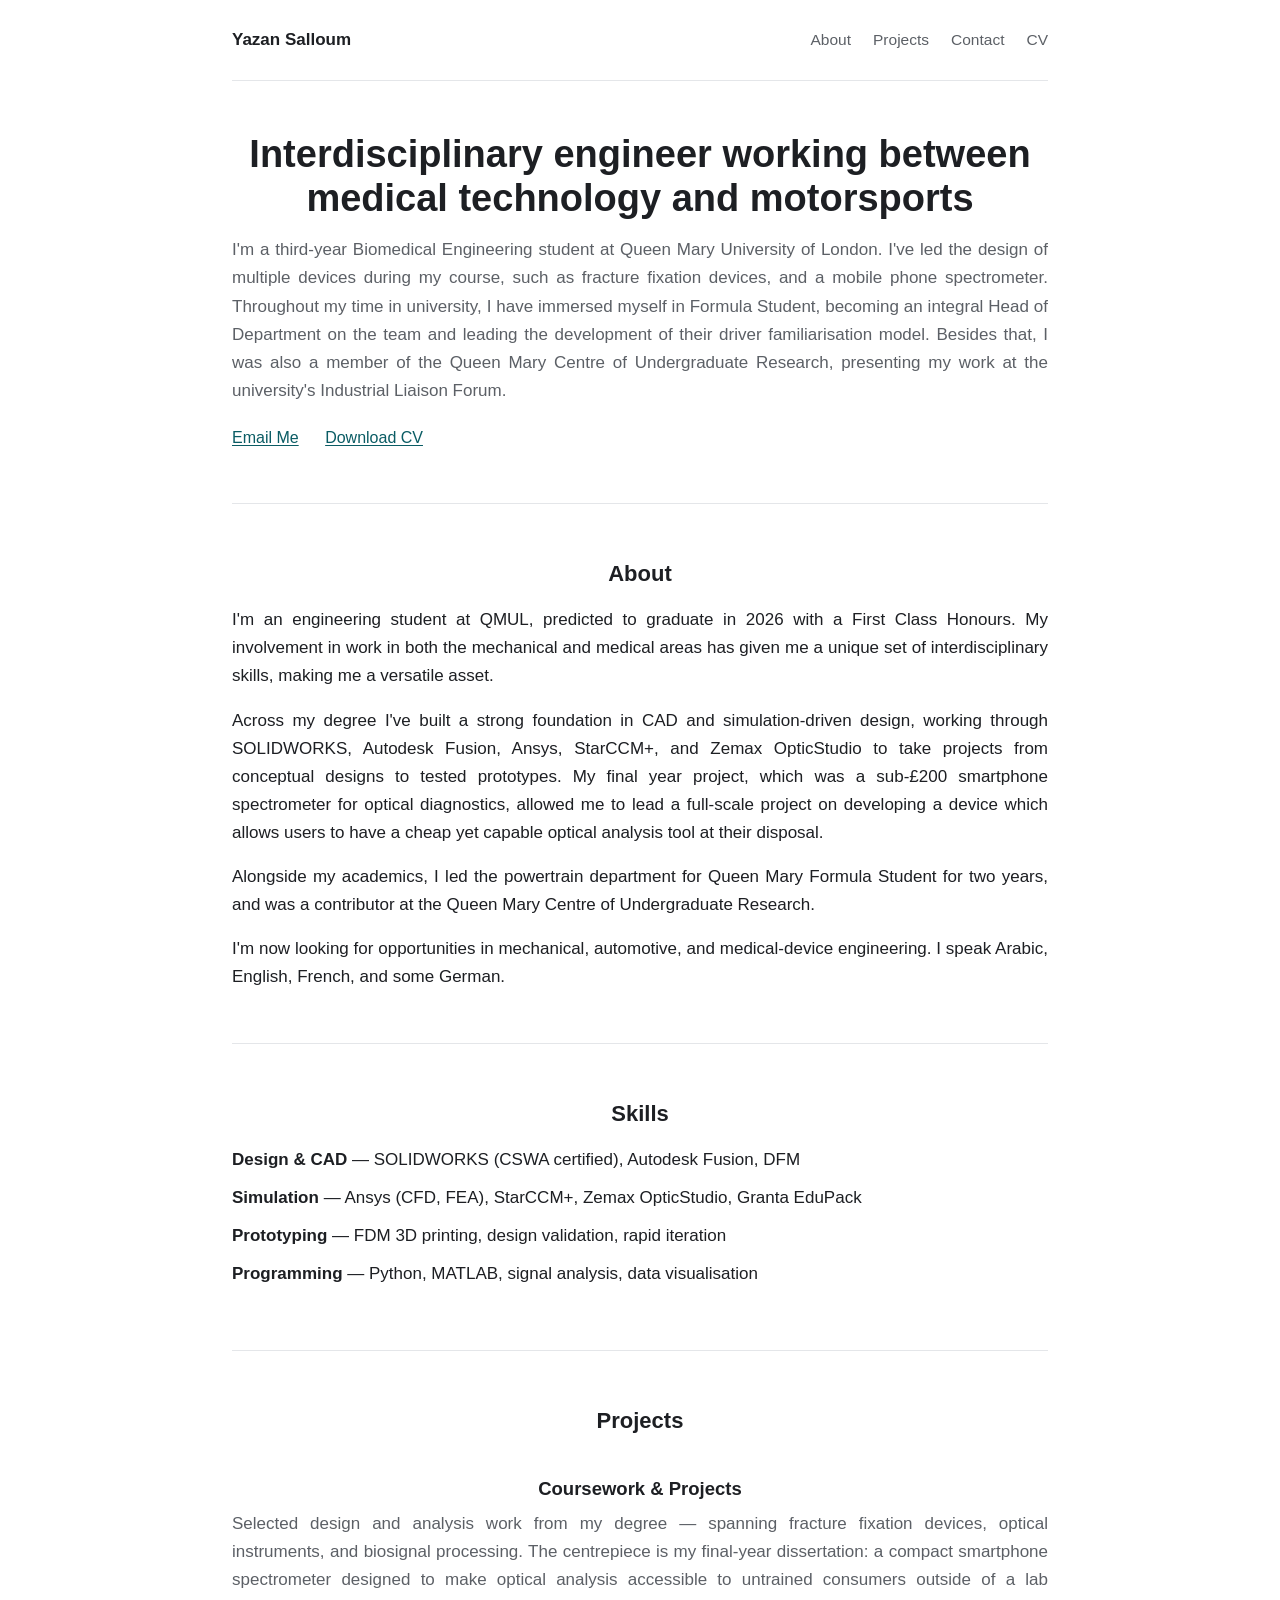
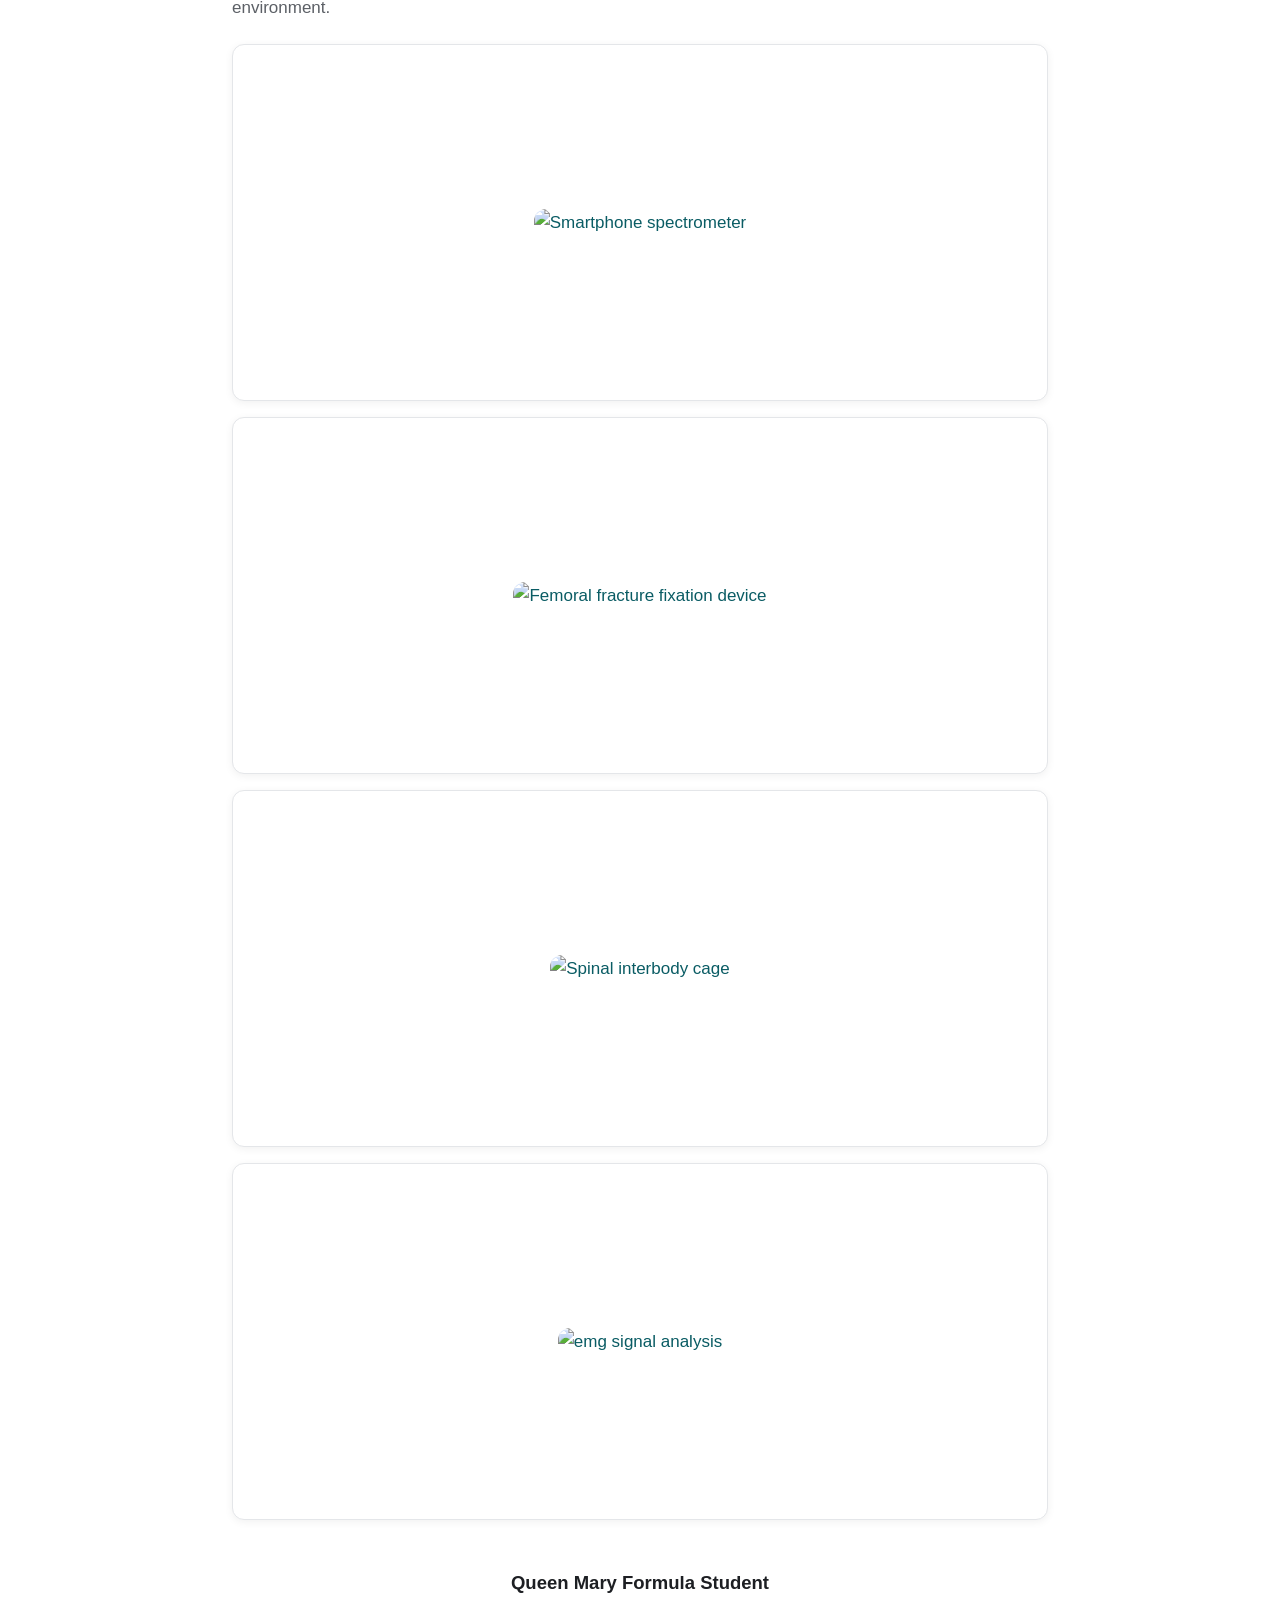
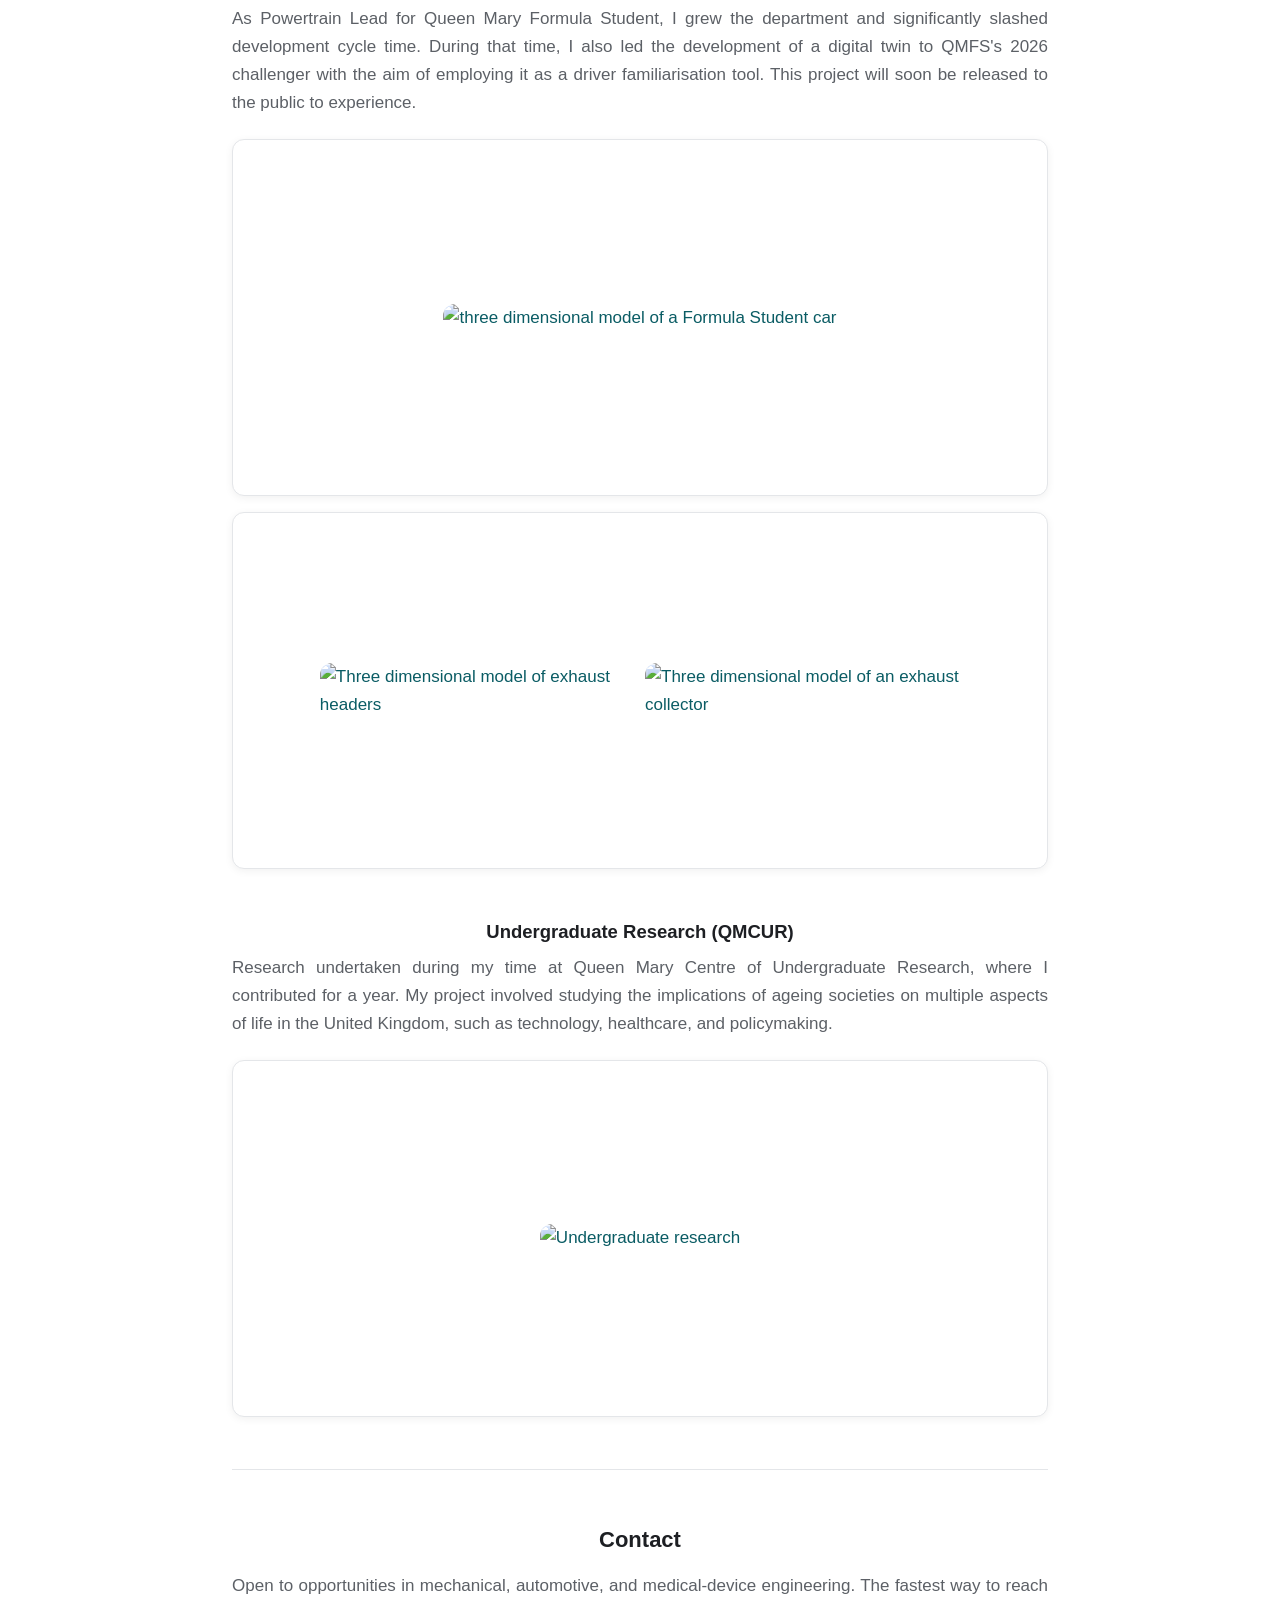
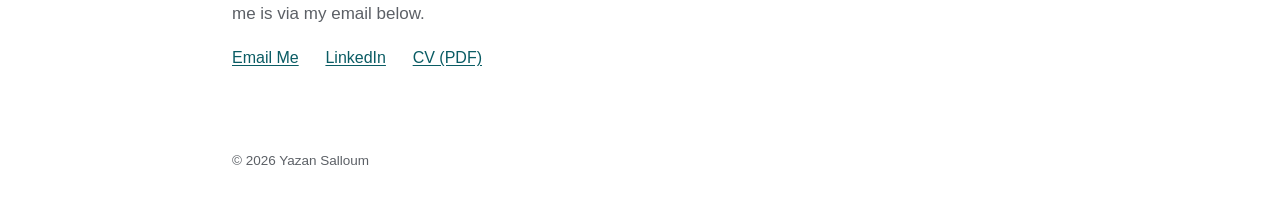
==== commit 0877cf03: "Update index.html" ====
--- a/index.html
+++ b/index.html
@@ -32,18 +32,18 @@
 
 <section id="about" class="about">
   <h2>About</h2>
-  <p>I'm predicted to graduate in 2026 with a First Class Honours. My involvement in work in both the mechanical and medical areas has given me a unique set of interdisciplinary skills, making me a versatile engineer.</p>
-  <p>Across my degree I've built a strong foundation in CAD and simulation-driven design, working through SOLIDWORKS, Autodesk Fusion, Ansys, StarCCM+, and Zemax OpticStudio to take projects from initial designs to tested prototypes. My final year project, which was a sub-£200 smartphone spectrometer for optical diagnostics, allowed me to lead a full-scale project on developing a device which allows users to have a cheap yet capable optical analysis tool at their disposal.</p>
-  <p>Alongside coursework, I led the powertrain department for Queen Mary Formula Student for two years, and was a contributor to the Queen Mary Centre of Undergraduate Research.</p>
+  <p>I'm an engineering student at QMUL, predicted to graduate in 2026 with a First Class Honours. My involvement in work in both the mechanical and medical areas has given me a unique set of interdisciplinary skills, making me a versatile asset.</p>
+  <p>Across my degree I've built a strong foundation in CAD and simulation-driven design, working through SOLIDWORKS, Autodesk Fusion, Ansys, StarCCM+, and Zemax OpticStudio to take projects from conceptual designs to tested prototypes. My final year project, which was a sub-£200 smartphone spectrometer for optical diagnostics, allowed me to lead a full-scale project on developing a device which allows users to have a cheap yet capable optical analysis tool at their disposal.</p>
+  <p>Alongside my academics, I led the powertrain department for Queen Mary Formula Student for two years, and was a contributor at the Queen Mary Centre of Undergraduate Research.</p>
   <p>I'm now looking for opportunities in mechanical, automotive, and medical-device engineering. I speak Arabic, English, French, and some German.</p>
 </section>
 
 <section id="skills" class="skills">
   <h2>Skills</h2>
-  <p><b>Design &amp; CAD</b> — SOLIDWORKS, Autodesk Fusion, GD&amp;T, DFM, Blender</p>
-  <p><b>Simulation</b> — Ansys (CFD, FEA), Zemax OpticStudio, Granta EduPack</p>
+  <p><b>Design &amp; CAD</b> — SOLIDWORKS (CSWA certified), Autodesk Fusion, DFM</p>
+  <p><b>Simulation</b> — Ansys (CFD, FEA), StarCCM+, Zemax OpticStudio, Granta EduPack</p>
   <p><b>Prototyping</b> — FDM 3D printing, design validation, rapid iteration</p>
-  <p><b>Programming</b> — Python, signal analysis, data visualisation</p>
+  <p><b>Programming</b> — Python, MATLAB, signal analysis, data visualisation</p>
 </section>
 
 <section id="projects">
@@ -51,7 +51,7 @@
 
   <div class="group">
     <h3>Coursework &amp; Projects</h3>
-    <p>Selected design and analysis work from my degree — spanning medical implants, optical instruments, and biosignal processing. The centrepiece is my final-year dissertation: a compact smartphone spectrometer designed to make optical analysis accessible outside the lab.</p>
+    <p>Selected design and analysis work from my degree — spanning fracture fixation devices, optical instruments, and biosignal processing. The centrepiece is my final-year dissertation: a compact smartphone spectrometer designed to make optical analysis accessible to untrained consumers outside of a lab environment.</p>
     <div class="tiles">
       <a class="tile" href="spectrometer.html">
         <img src="https://yaz2703.github.io/3D-Modelling/thumbs/spectrometer.jpg" alt="Smartphone spectrometer">
@@ -75,7 +75,7 @@
 
   <div class="group">
     <h3>Queen Mary Formula Student</h3>
-    <p>As Powertrain Lead for Queen Mary Formula Student, I grew the department and cut our development cycle time significantly — the team placed 6th in Concept at FSUK 2025. My work spanned simulation tooling and component design under real competition deadlines.</p>
+    <p>As Powertrain Lead for Queen Mary Formula Student, I grew the department and significantly slashed development cycle time. During that time, I also led the development of a digital twin to QMFS's 2026 challenger with the aim of employing it as a driver familiarisation tool. This project will soon be released to the public to experience.</p>
     <div class="tiles">
       <!-- TODO: add thumbnails for these two, then convert to the image+overlay pattern -->
       </a>
@@ -96,11 +96,11 @@
   <div class="group">
     <h3>Undergraduate Research (QMCUR)</h3>
     <!-- TODO: replace with a sentence or two about your QMCUR research -->
-    <p>Research undertaken through Queen Mary's undergraduate research programme.</p>
+    <p>Research undertaken during my time at Queen Mary Centre of Undergraduate Research, where I contributed for a year. My project involved studying the implications of ageing societies on multiple aspects of life in the United Kingdom, such as technology, healthcare, and policymaking.</p>
     <div class="tiles">
       <a class="tile" href="qmcur.html">
         <img src="https://yaz2703.github.io/3D-Modelling/thumbs/research.png" alt="Undergraduate research">
-        <span class="overlay">QMCUR Research</span>
+        <span class="overlay">QMCUR</span>
       </a>
     </div>
   </div>
--- a/style.css
+++ b/style.css
@@ -144,7 +144,7 @@
 .row{
   display:flex;
   gap:28px;
-  align-items:flex-start;   /* tops aligned; use center to vertically centre */
+  align-items:center;   /* tops aligned; use center to vertically centre */
   margin-bottom:20px;
 }
 .row .text{flex:1;}          /* text takes the remaining space */
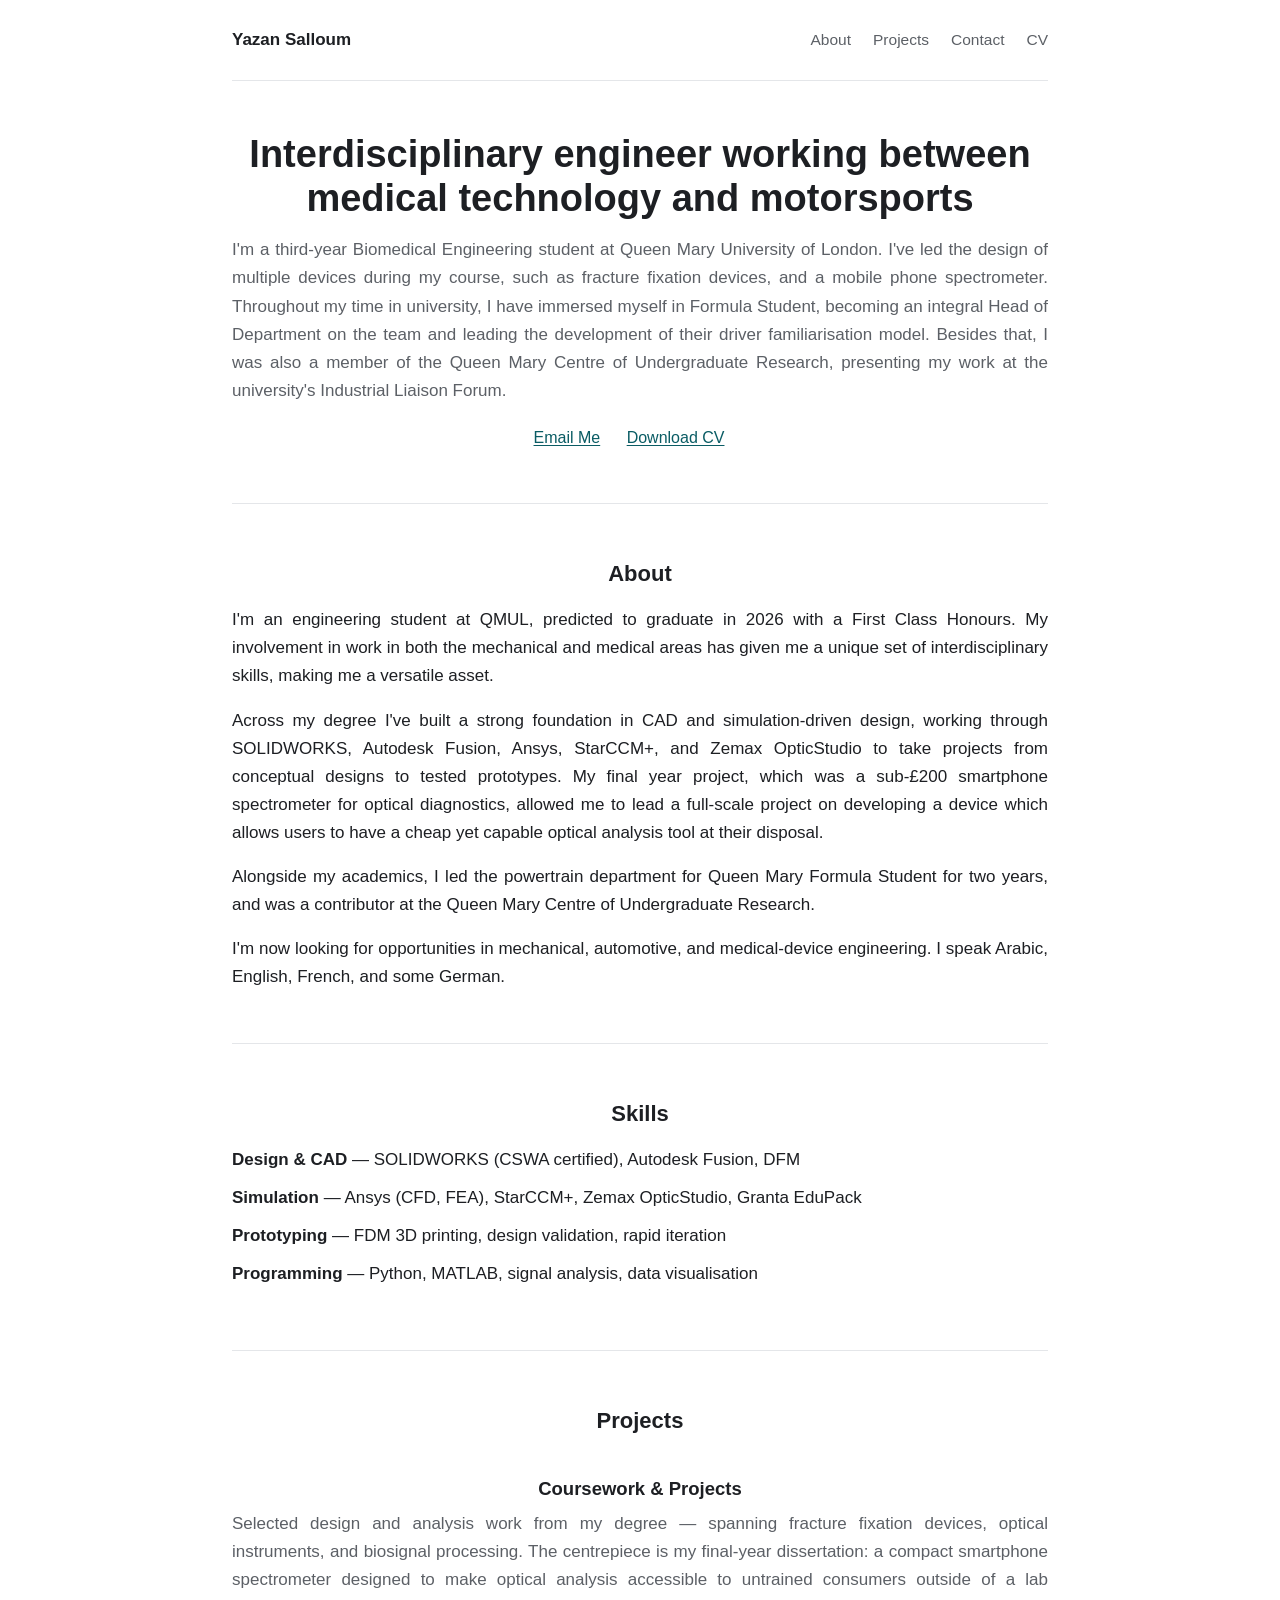
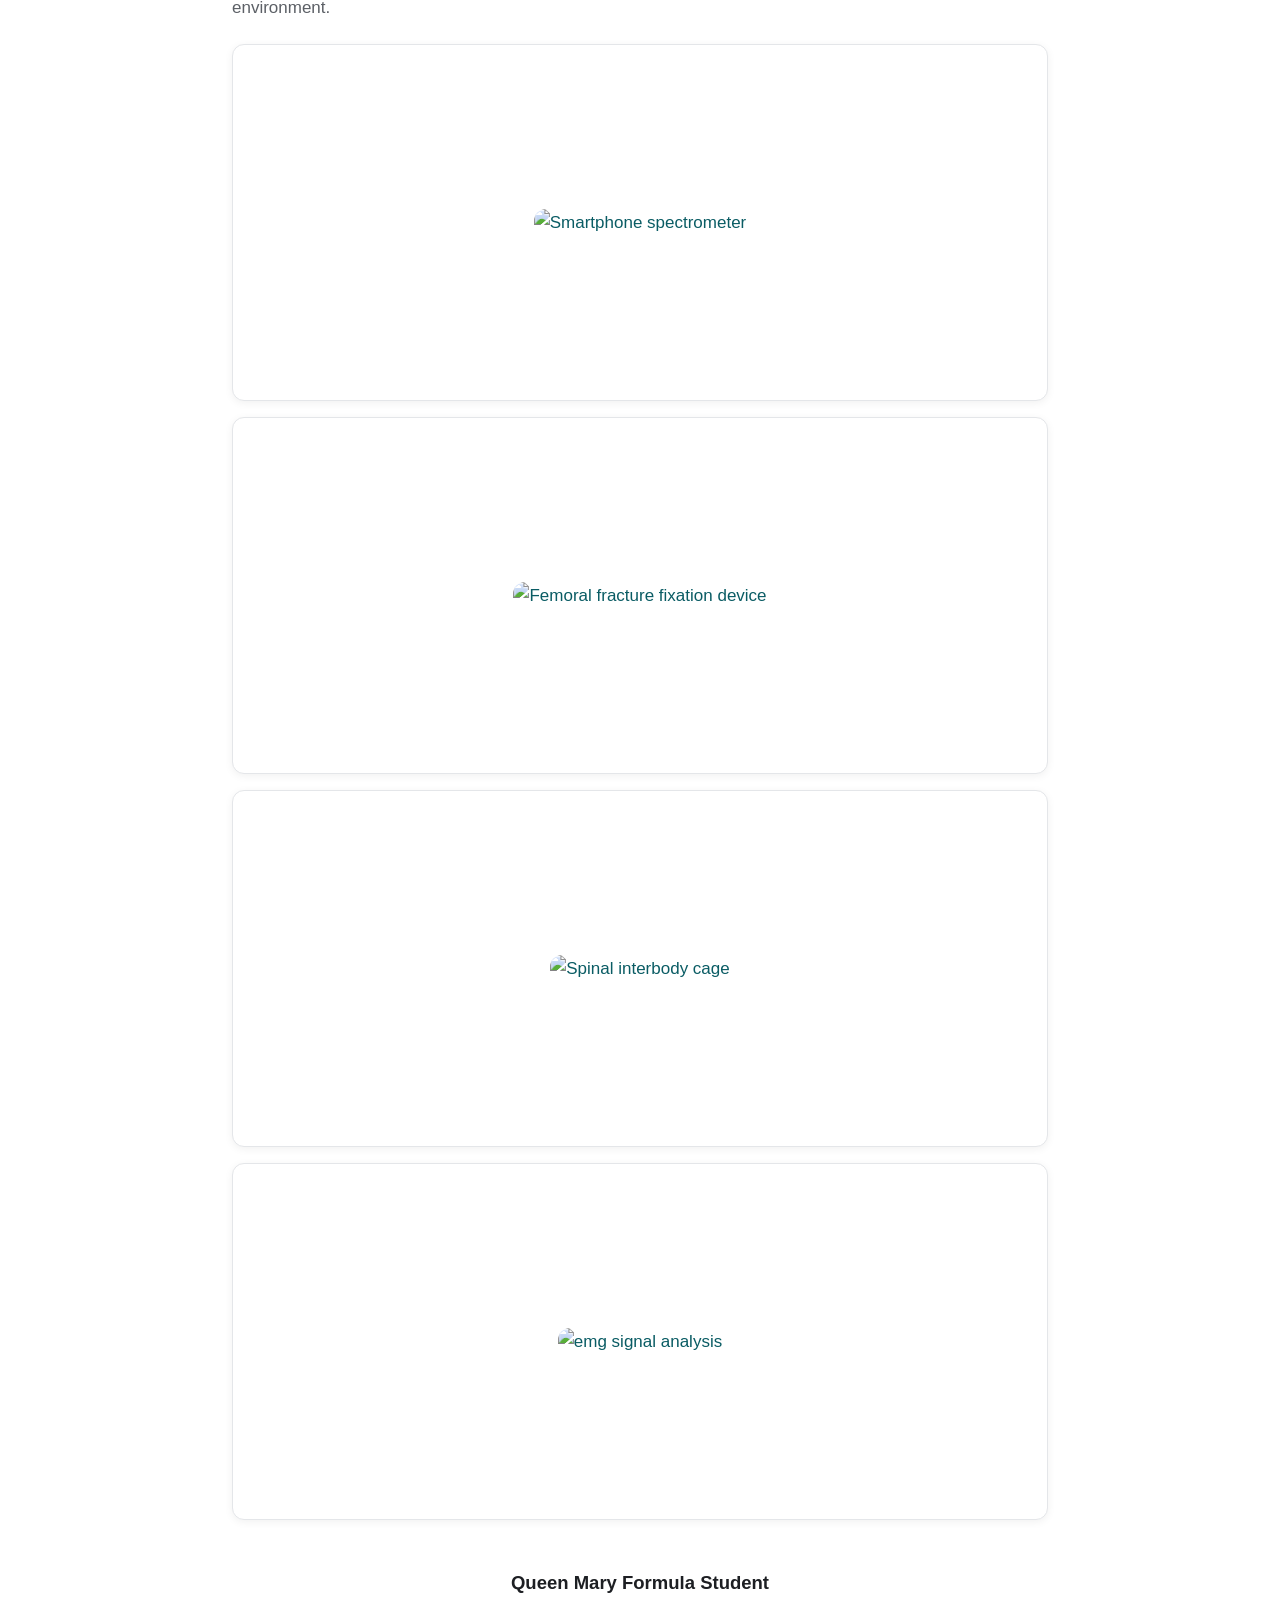
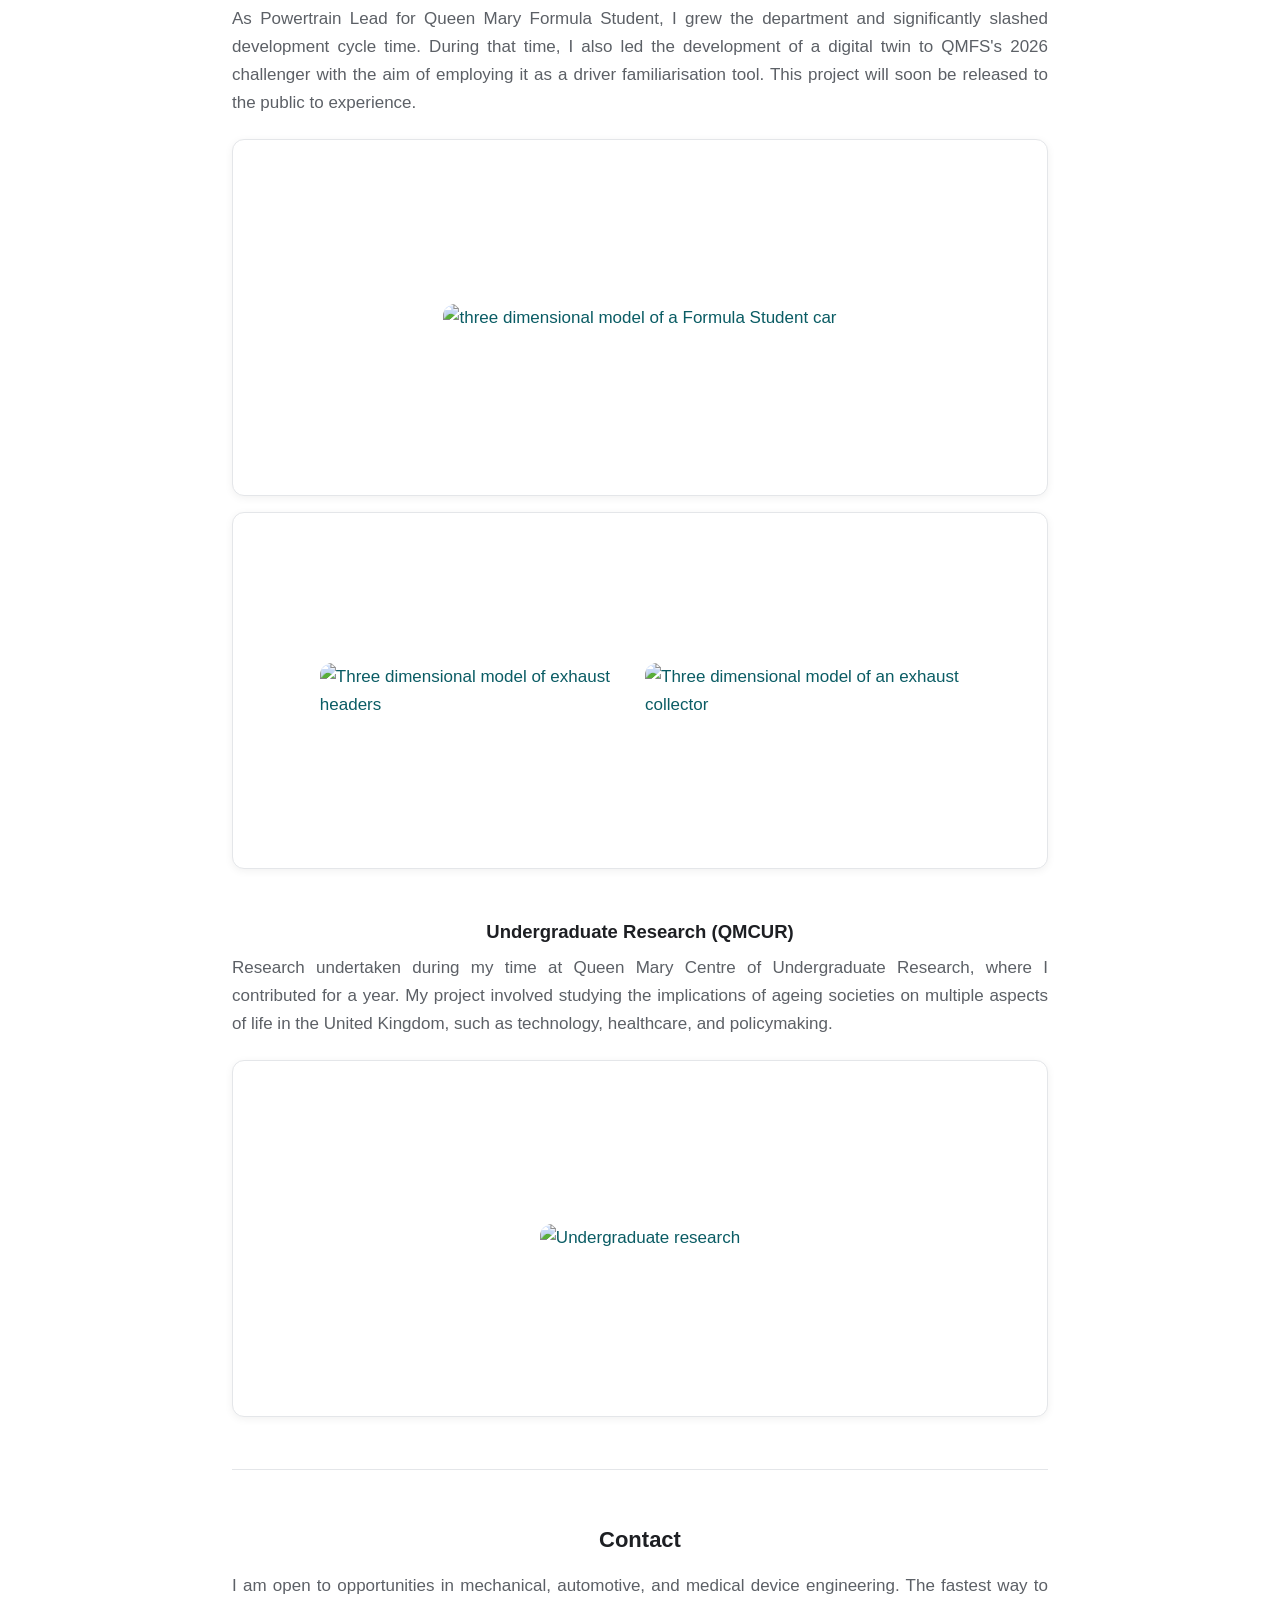
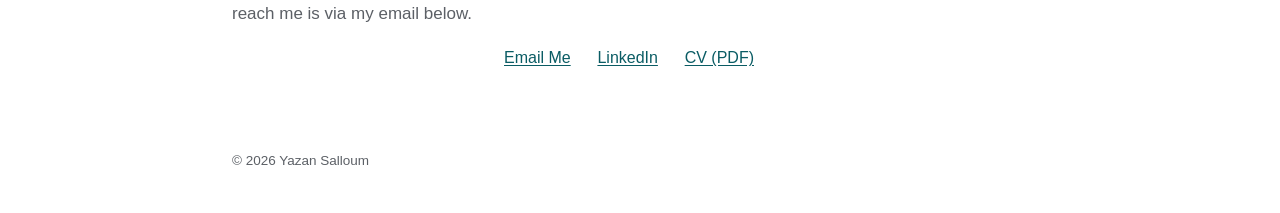
==== commit 591de52d: "updates" ====
--- a/index.html
+++ b/index.html
@@ -108,7 +108,7 @@
 
 <section id="contact" class="contact">
   <h2>Contact</h2>
-  <p>Open to opportunities in mechanical, automotive, and medical-device engineering. The fastest way to reach me is via my email below.</p>
+  <p>I am open to opportunities in mechanical, automotive, and medical device engineering. The fastest way to reach me is via my email below.</p>
   <div class="links">
     <!-- TODO: replace with your real email -->
     <a href="mailto:ysalloum.qmfs@gmail.com">Email Me</a>
--- a/style.css
+++ b/style.css
@@ -36,7 +36,7 @@
 section:last-of-type{border-bottom:none;}
 
 .hero p{margin-top:16px;color:var(--grey);}
-.hero .actions{margin-top:20px;font-size:16px;}
+.hero .actions{margin-top:20px;font-size:16px;text-align: center;}
 .hero .actions a{margin-right:22px;}
 
 .about p{margin-bottom:16px;}
@@ -115,7 +115,7 @@
 
 figure{margin:8px 0 20px;}
 figure img{max-width:100%;border:1px solid var(--line);border-radius:8px;}
-figcaption{font-size:13.5px;color:var(--grey);margin-top:8px;text-align: center;}
+figcaption{font-size:13.5px;color:var(--grey);margin-top:8px;text-align:center;}
 
 table{width:100%;border-collapse:collapse;font-size:15.5px;margin:8px 0 4px;}
 th{
@@ -130,6 +130,7 @@
 
 .contact p{color:var(--grey);margin-bottom:16px;}
 .contact .links a{margin-right:22px;font-size:16px;}
+.contact .links {text-align:center;}
 
 footer{padding:26px 0 40px;font-size:13.5px;color:var(--grey);}
 
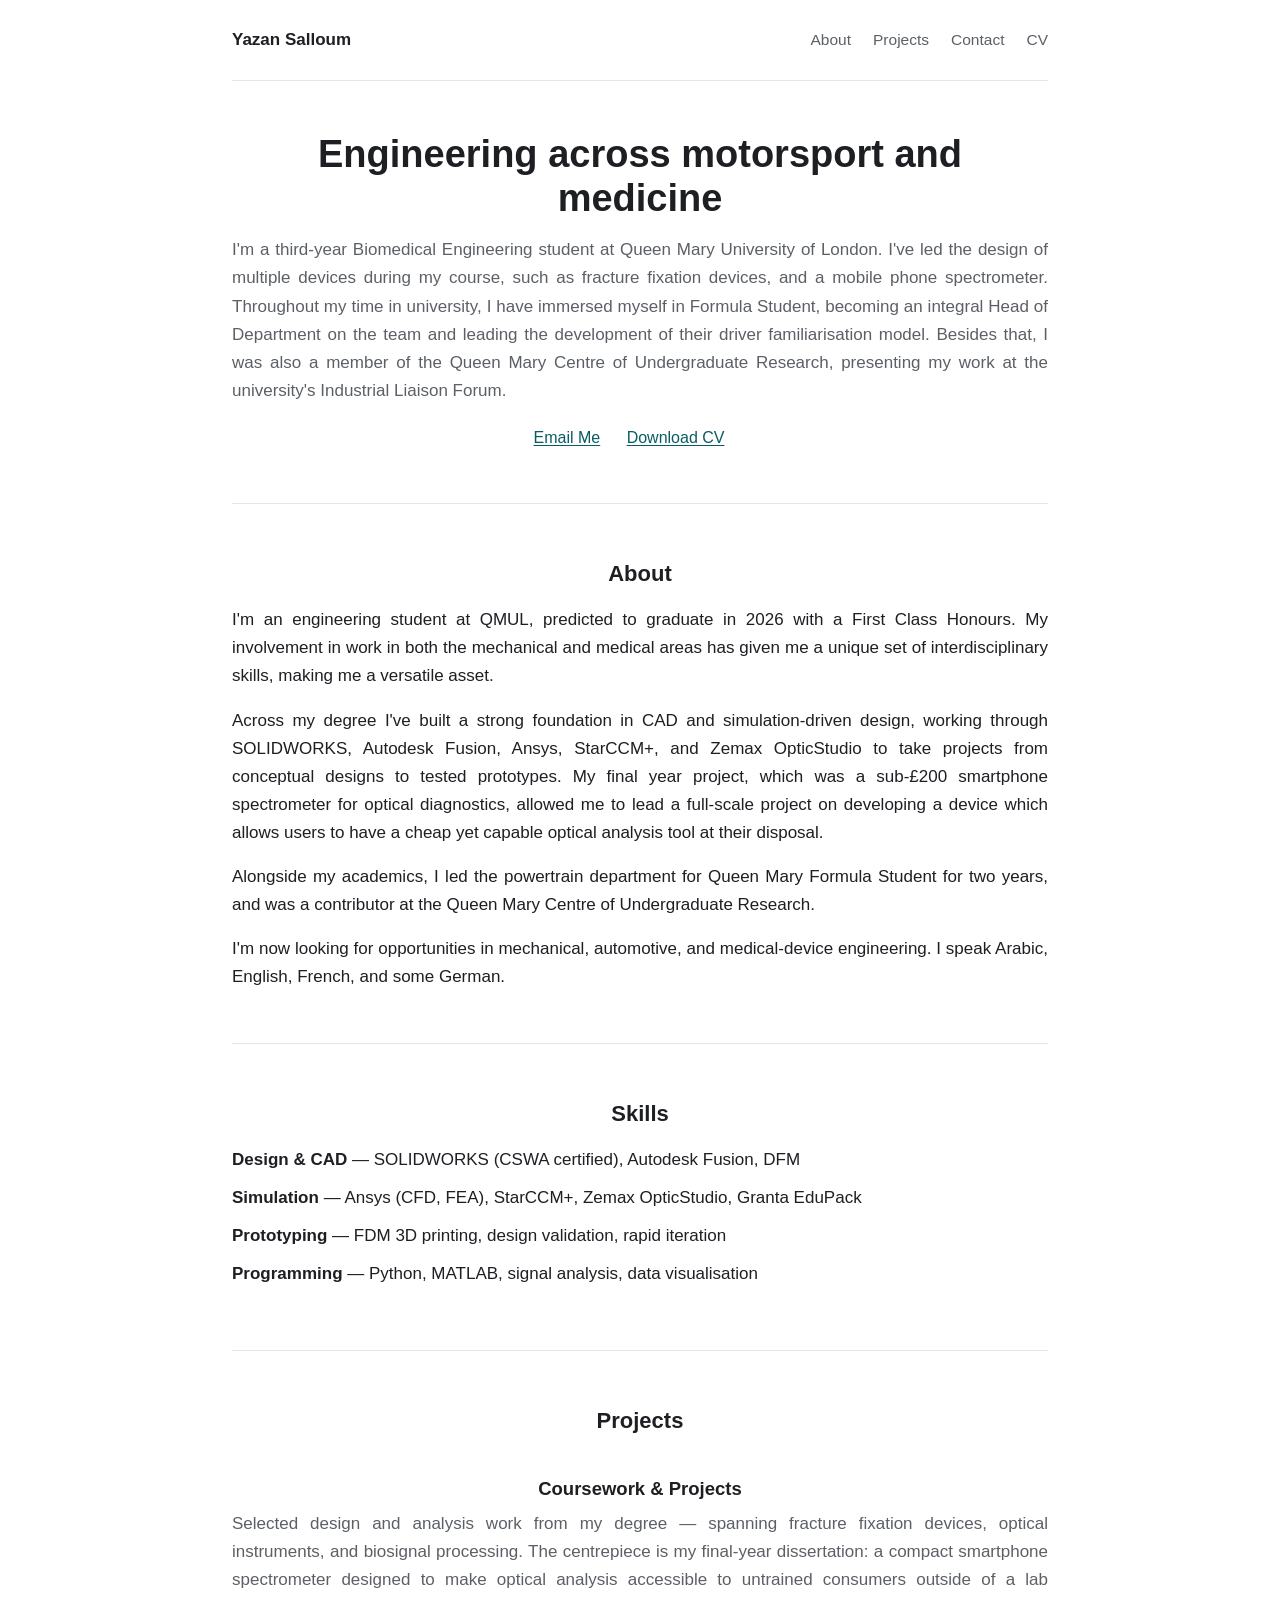
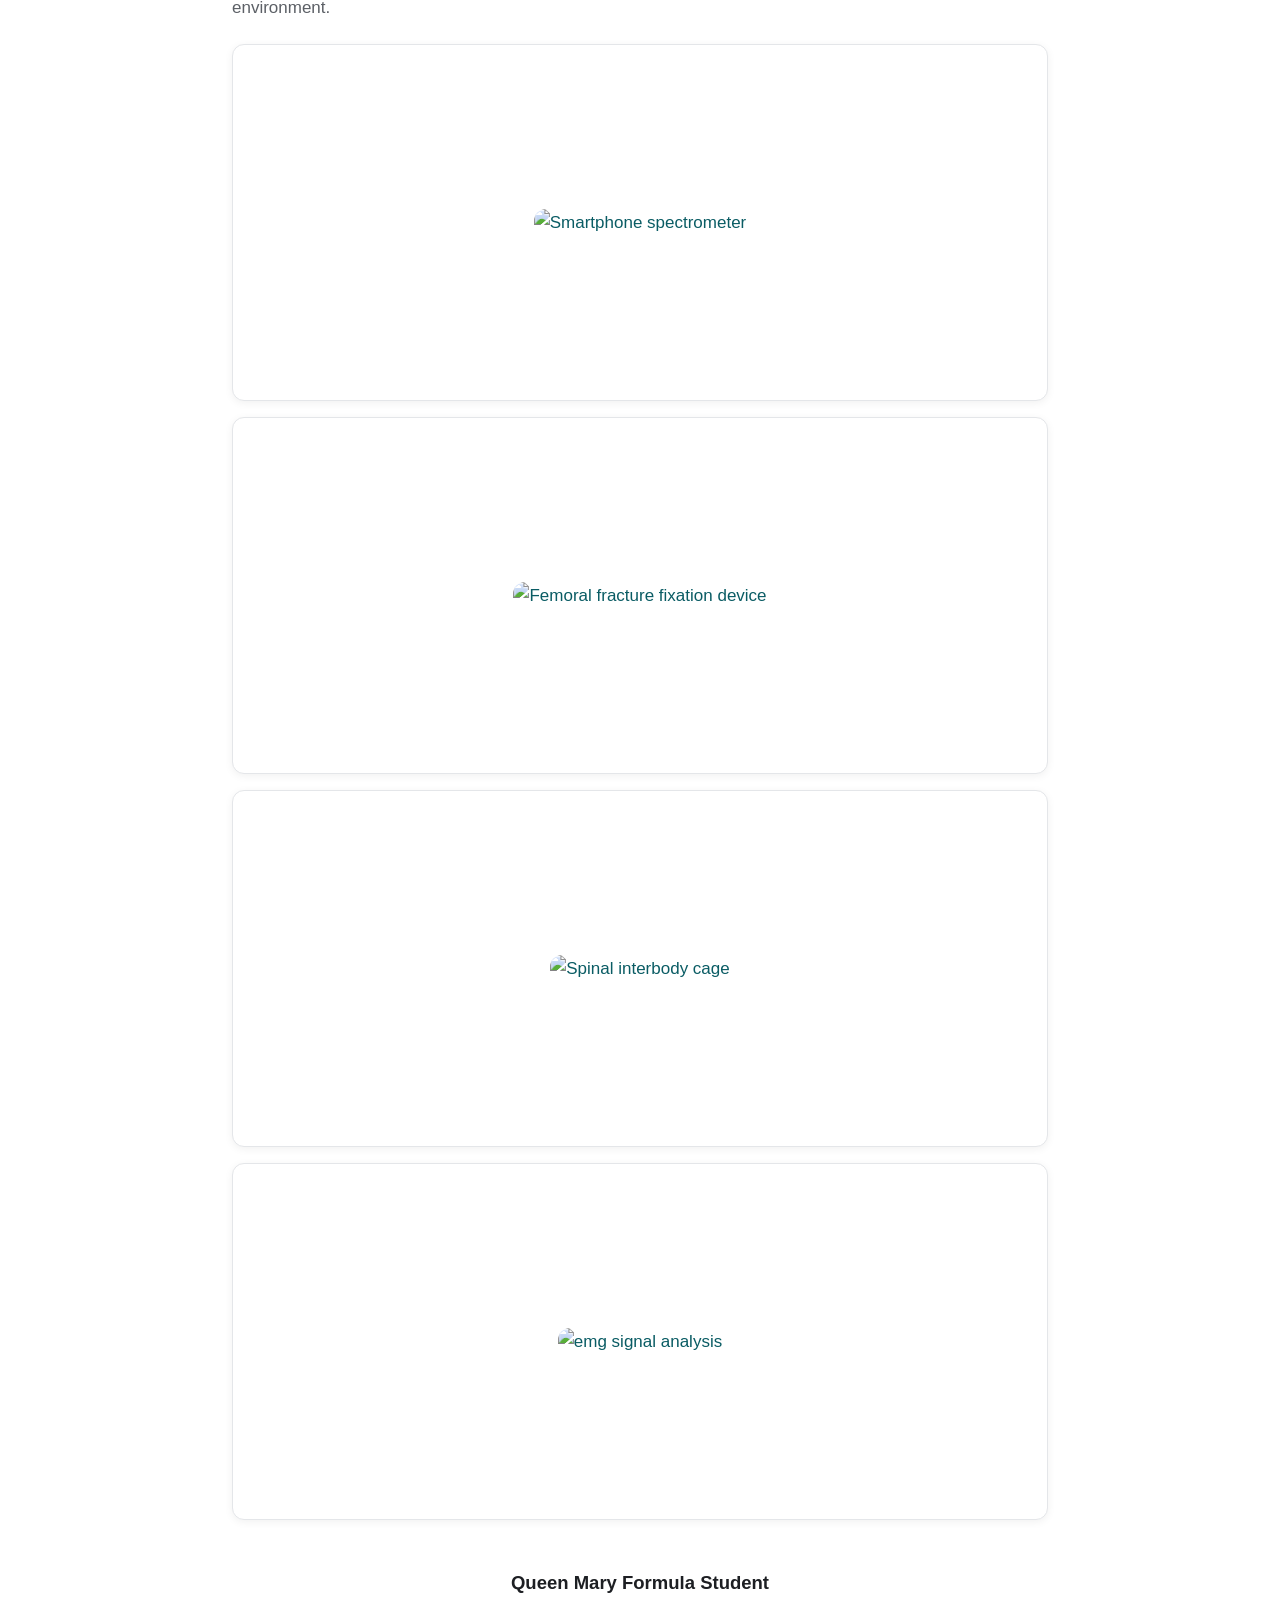
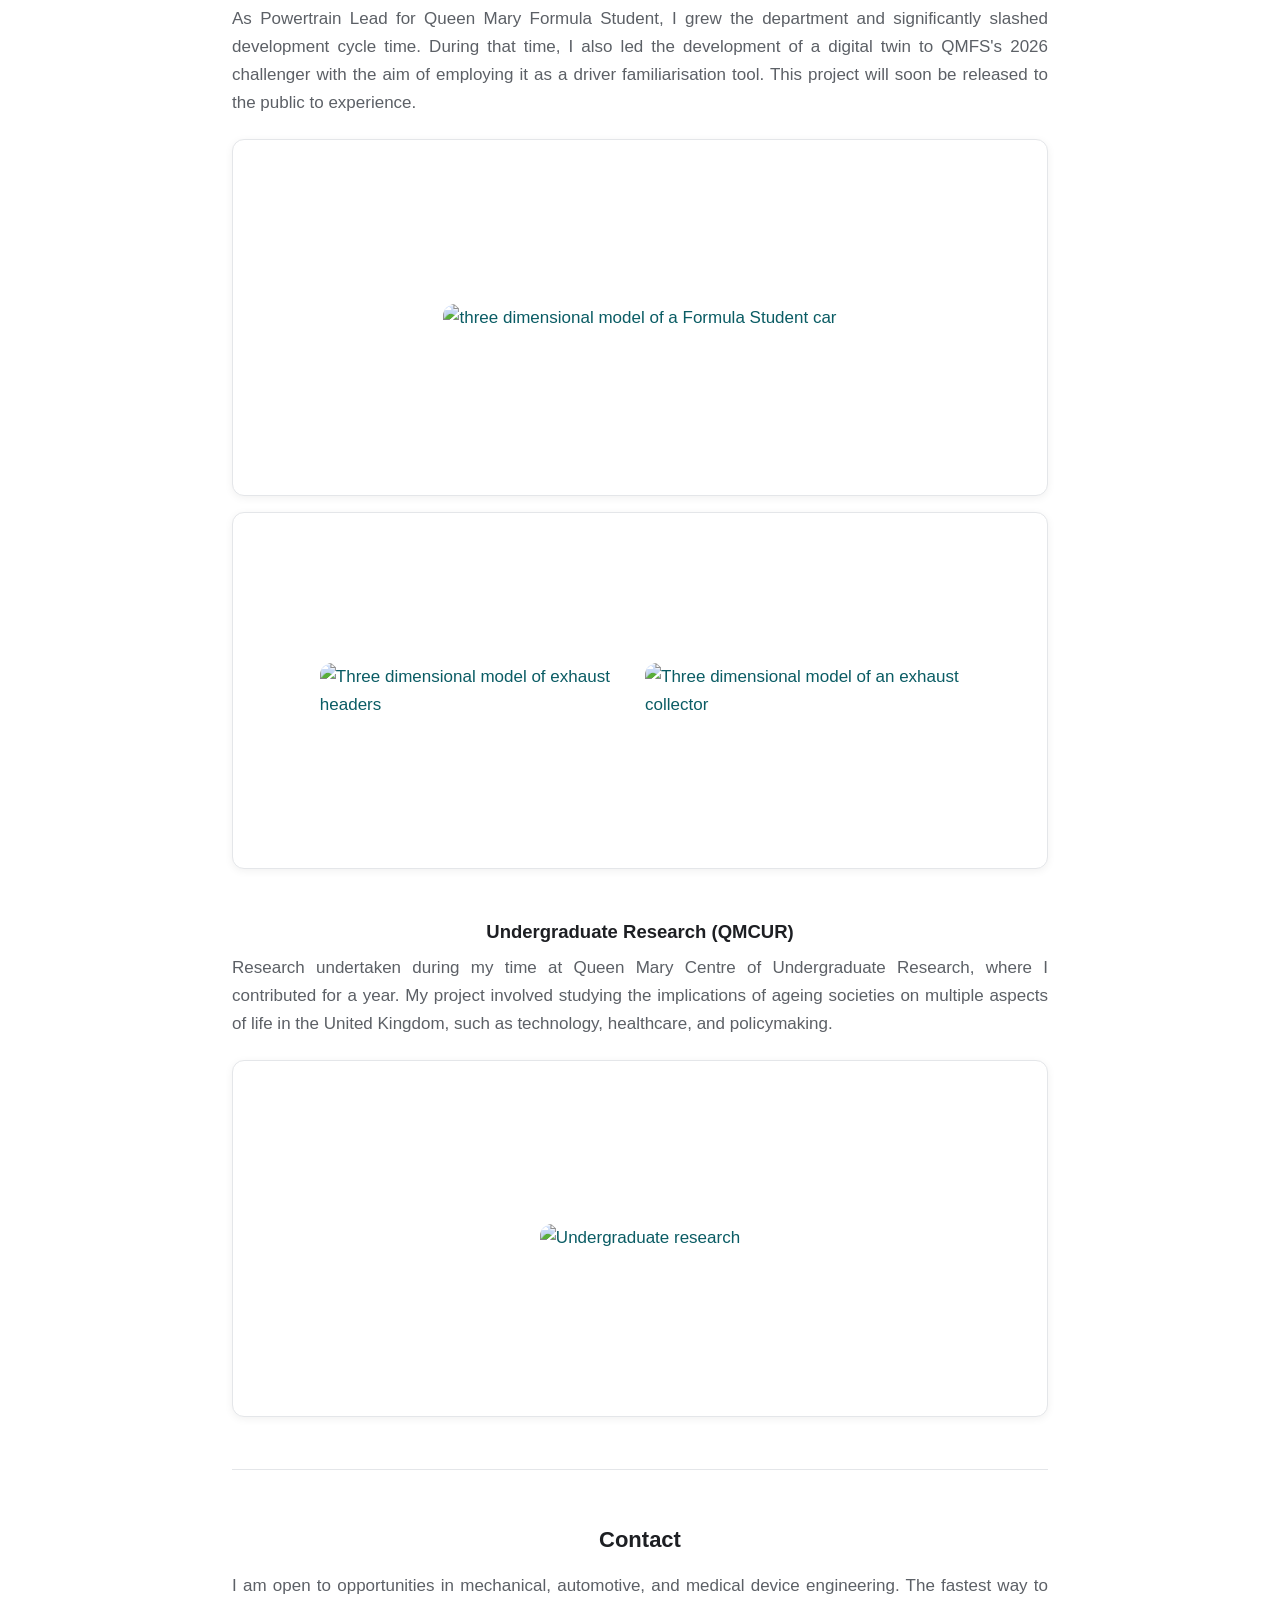
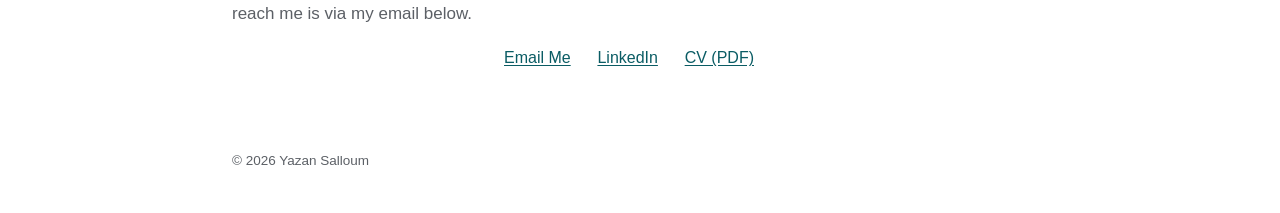
==== commit afb8163e: "Update index.html" ====
--- a/index.html
+++ b/index.html
@@ -20,7 +20,7 @@
 </nav>
 
 <section class="hero">
-  <h1>Interdisciplinary engineer working between medical technology and motorsports</h1>
+  <h1>Engineering across motorsport and medicine</h1>
   <p>I'm a third-year Biomedical Engineering student at Queen Mary University of London. I've led the design of multiple devices during my course, such as fracture fixation devices, and a mobile phone spectrometer. Throughout my time in university, I have immersed myself in Formula Student, becoming an integral Head of Department on the team and leading the development of their driver familiarisation model. Besides that, I was also a member of the Queen Mary Centre of Undergraduate Research, presenting my work at the university's Industrial Liaison Forum.</p>
   <div class="actions">
     <!-- TODO: replace with your real email -->
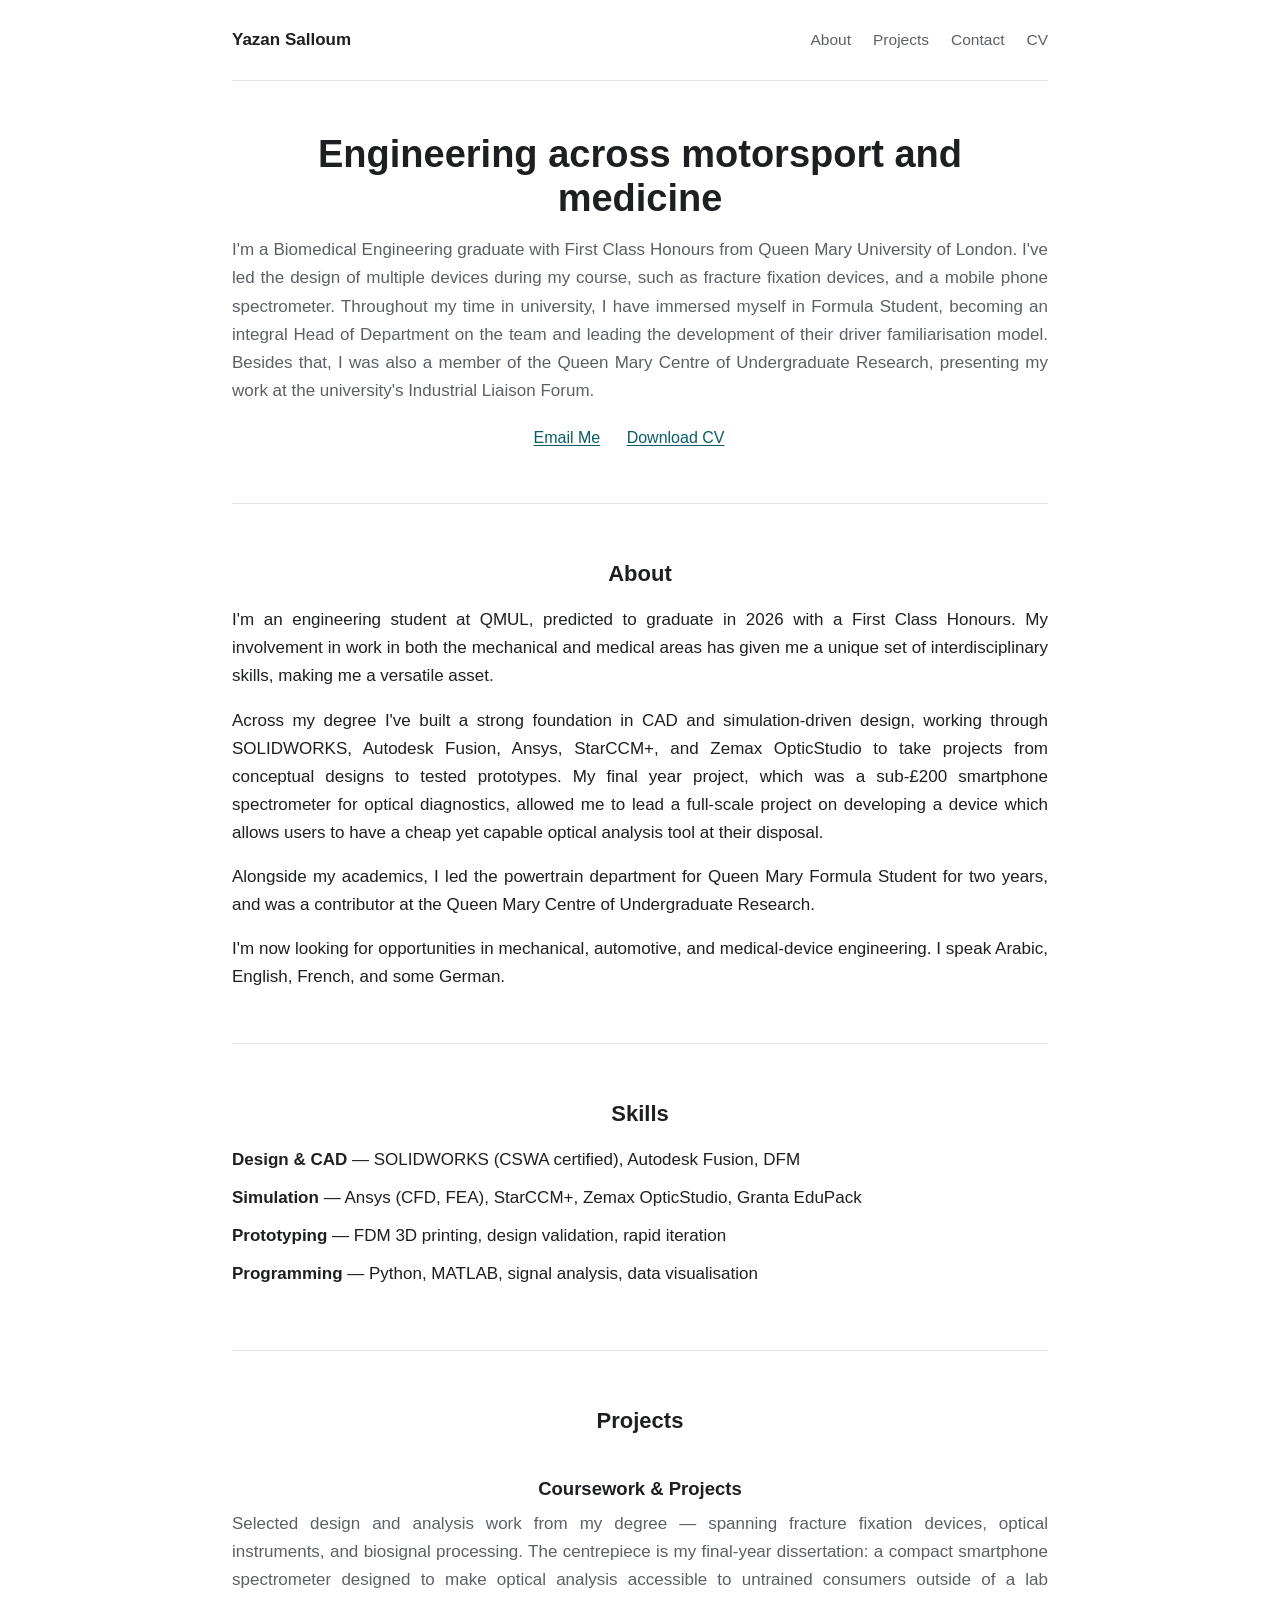
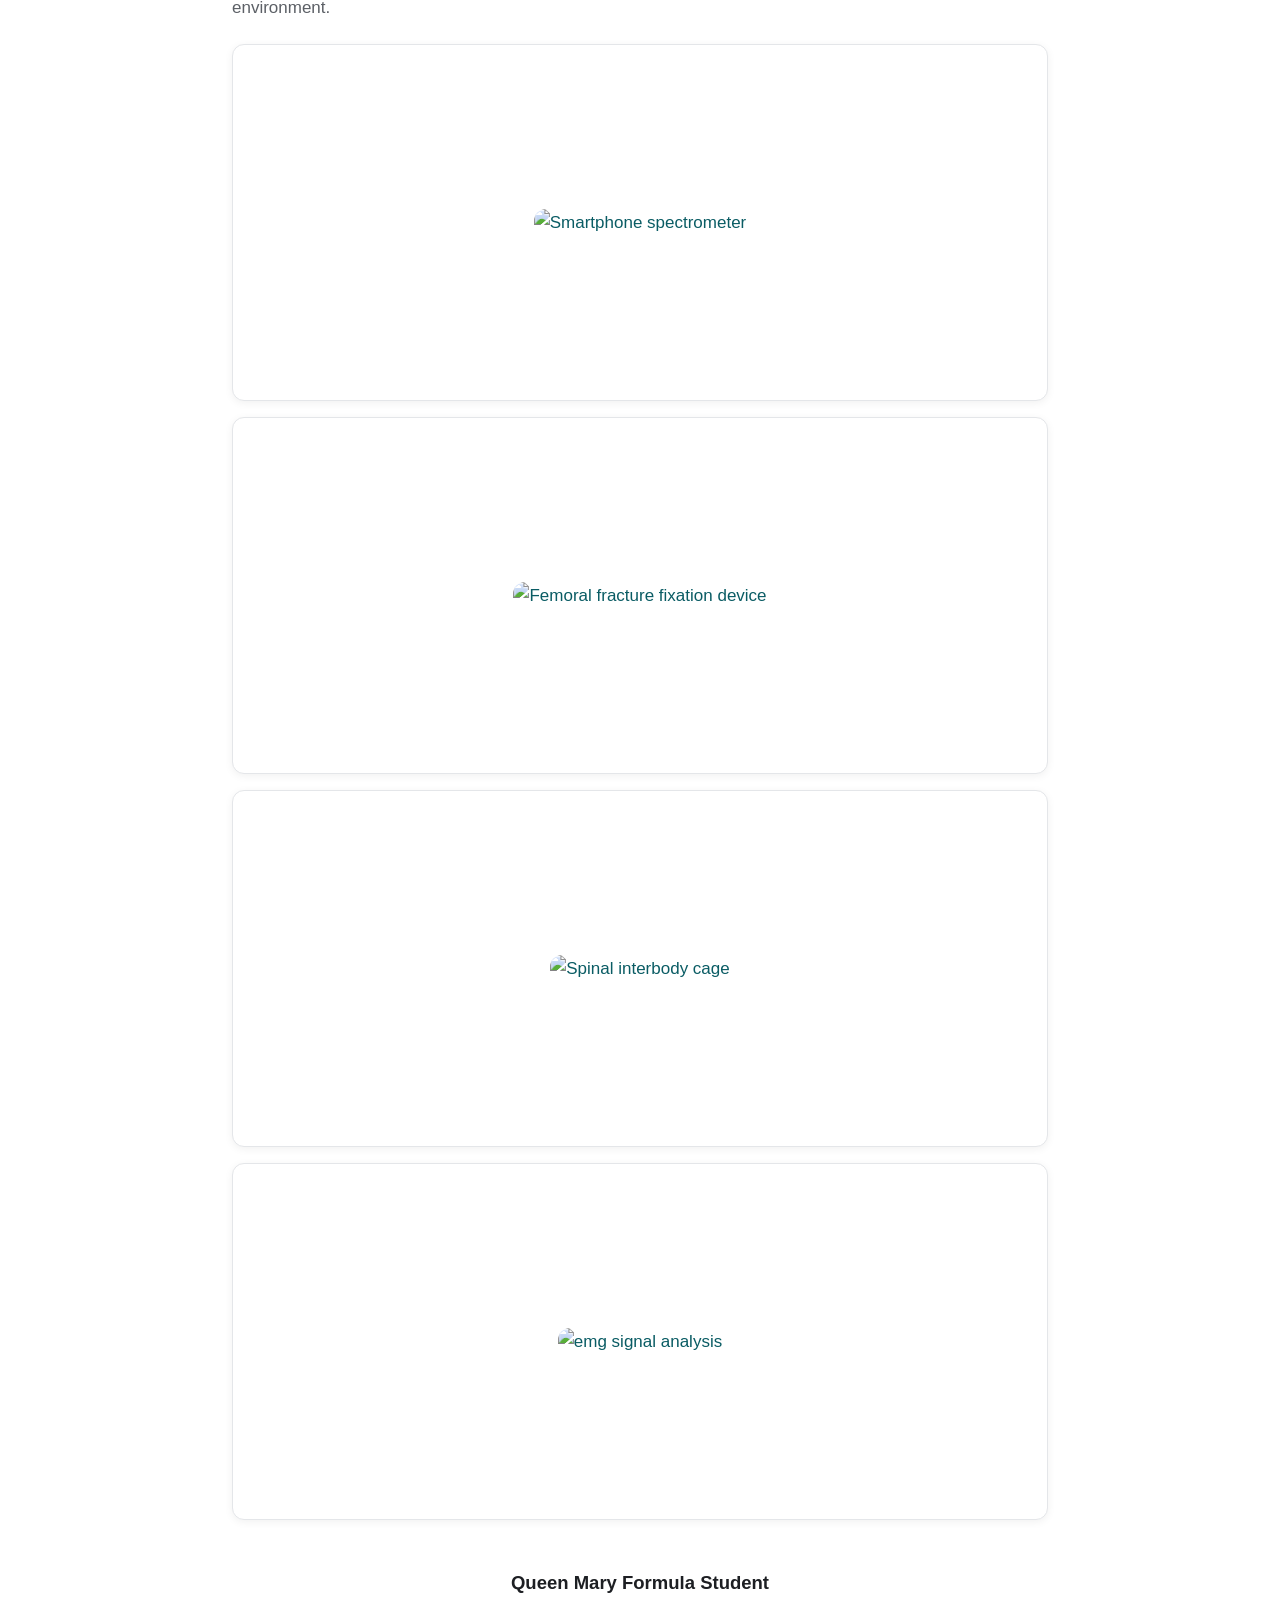
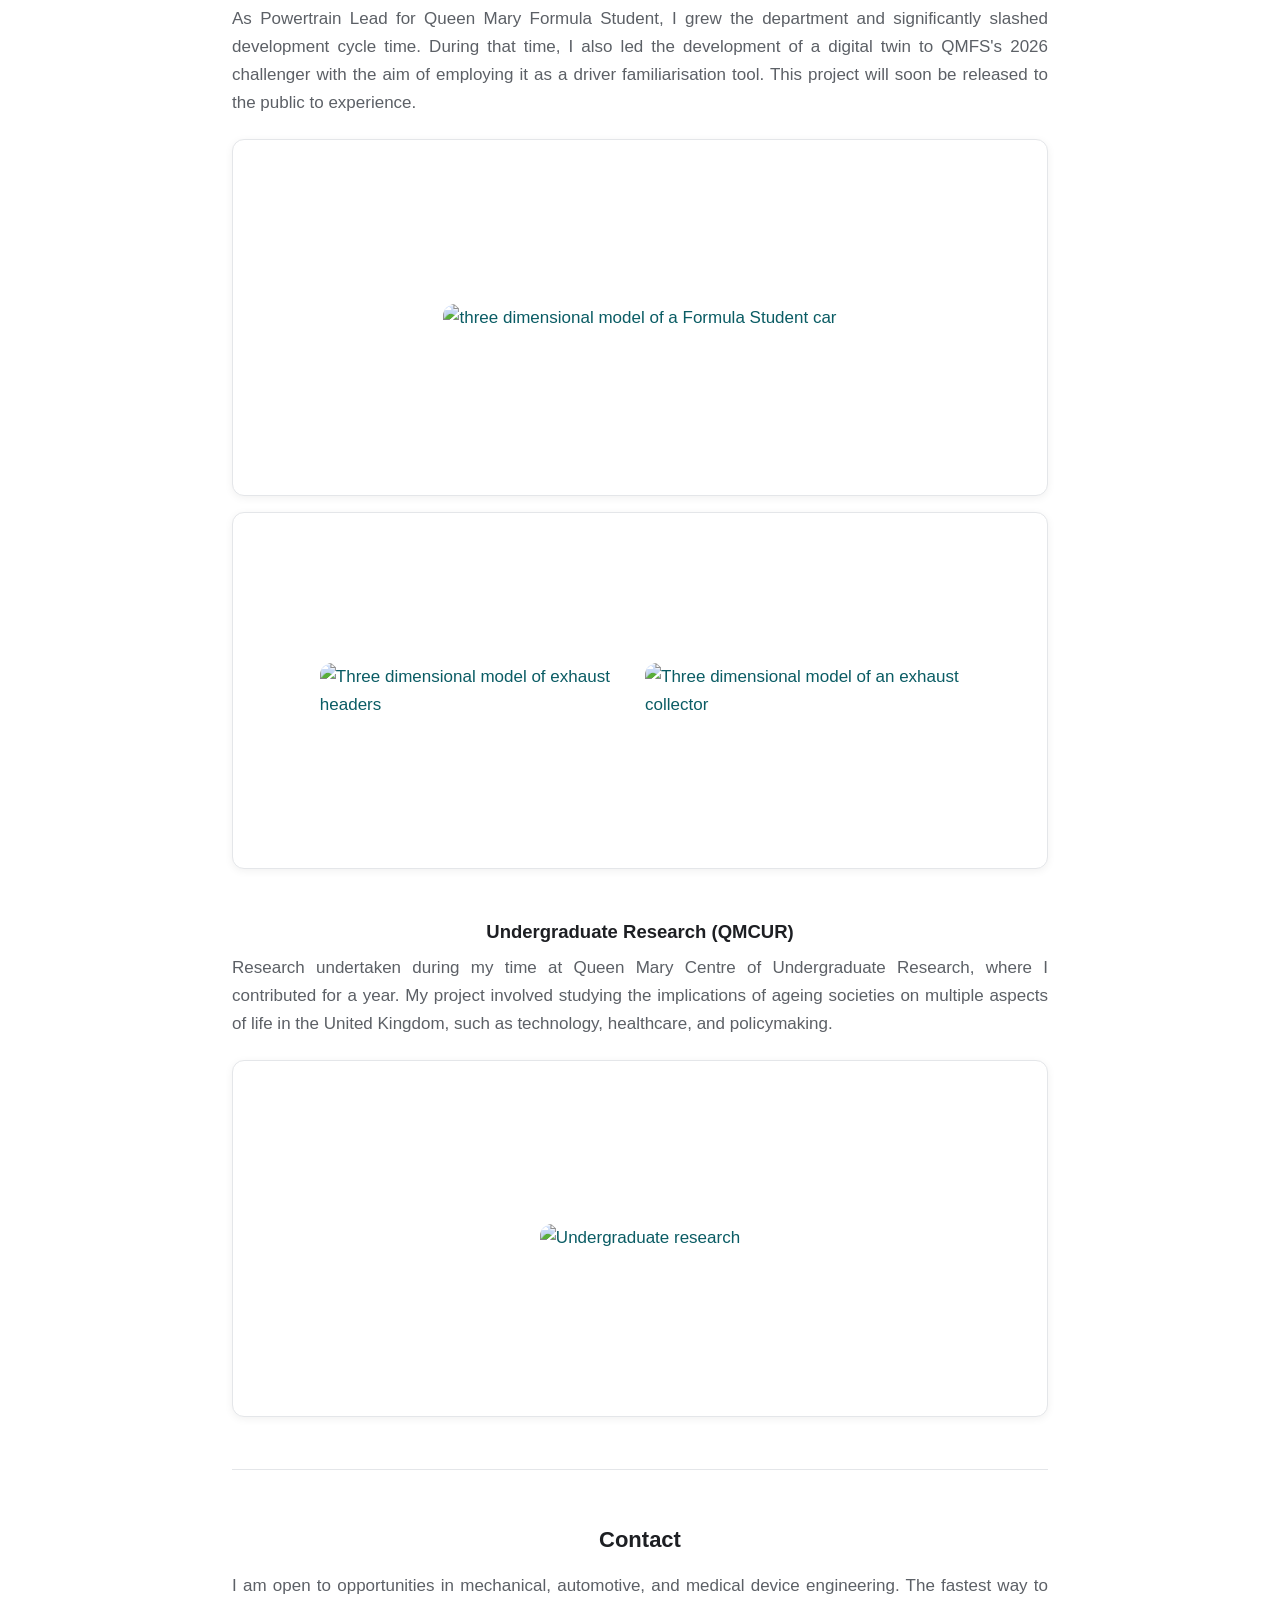
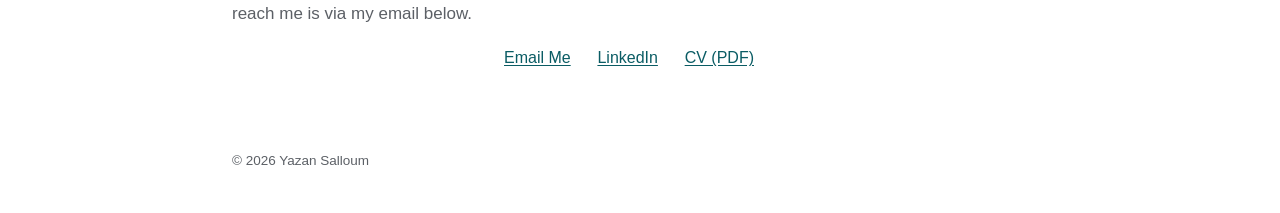
==== commit 3e324d26: "Update index.html" ====
--- a/index.html
+++ b/index.html
@@ -4,7 +4,7 @@
 <meta charset="UTF-8">
 <meta name="viewport" content="width=device-width, initial-scale=1.0">
 <title>Yazan Salloum</title>
-<meta name="description" content="Portfolio of Yazan Salloum, Biomedical Engineering student at Queen Mary University of London.">
+<meta name="description" content="Portfolio of Yazan Salloum, Biomedical Engineering graduate at Queen Mary University of London.">
 <link rel="stylesheet" href="style.css">
 </head>
 <body>
@@ -21,7 +21,7 @@
 
 <section class="hero">
   <h1>Engineering across motorsport and medicine</h1>
-  <p>I'm a third-year Biomedical Engineering student at Queen Mary University of London. I've led the design of multiple devices during my course, such as fracture fixation devices, and a mobile phone spectrometer. Throughout my time in university, I have immersed myself in Formula Student, becoming an integral Head of Department on the team and leading the development of their driver familiarisation model. Besides that, I was also a member of the Queen Mary Centre of Undergraduate Research, presenting my work at the university's Industrial Liaison Forum.</p>
+  <p>I'm a Biomedical Engineering graduate with First Class Honours from Queen Mary University of London. I've led the design of multiple devices during my course, such as fracture fixation devices, and a mobile phone spectrometer. Throughout my time in university, I have immersed myself in Formula Student, becoming an integral Head of Department on the team and leading the development of their driver familiarisation model. Besides that, I was also a member of the Queen Mary Centre of Undergraduate Research, presenting my work at the university's Industrial Liaison Forum.</p>
   <div class="actions">
     <!-- TODO: replace with your real email -->
     <a href="mailto:ysalloum.qmfs@gmail.com">Email Me</a>
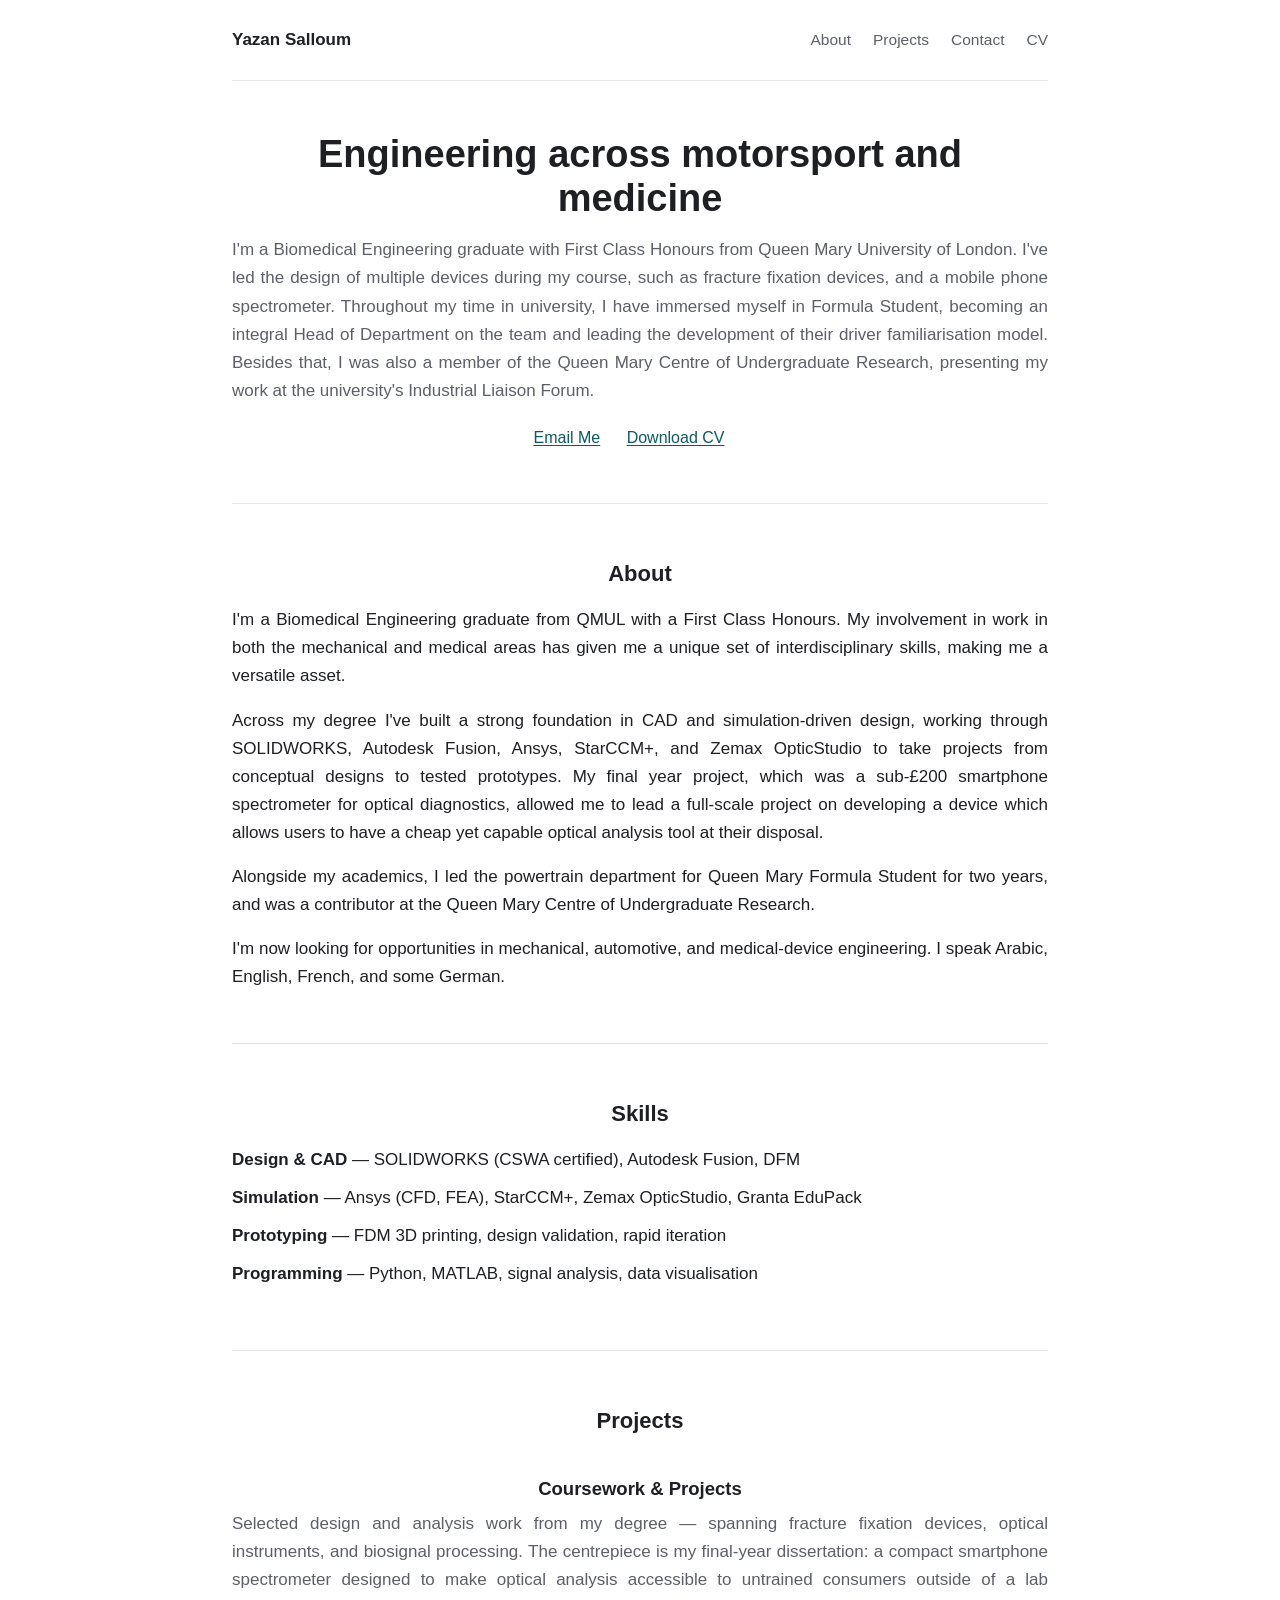
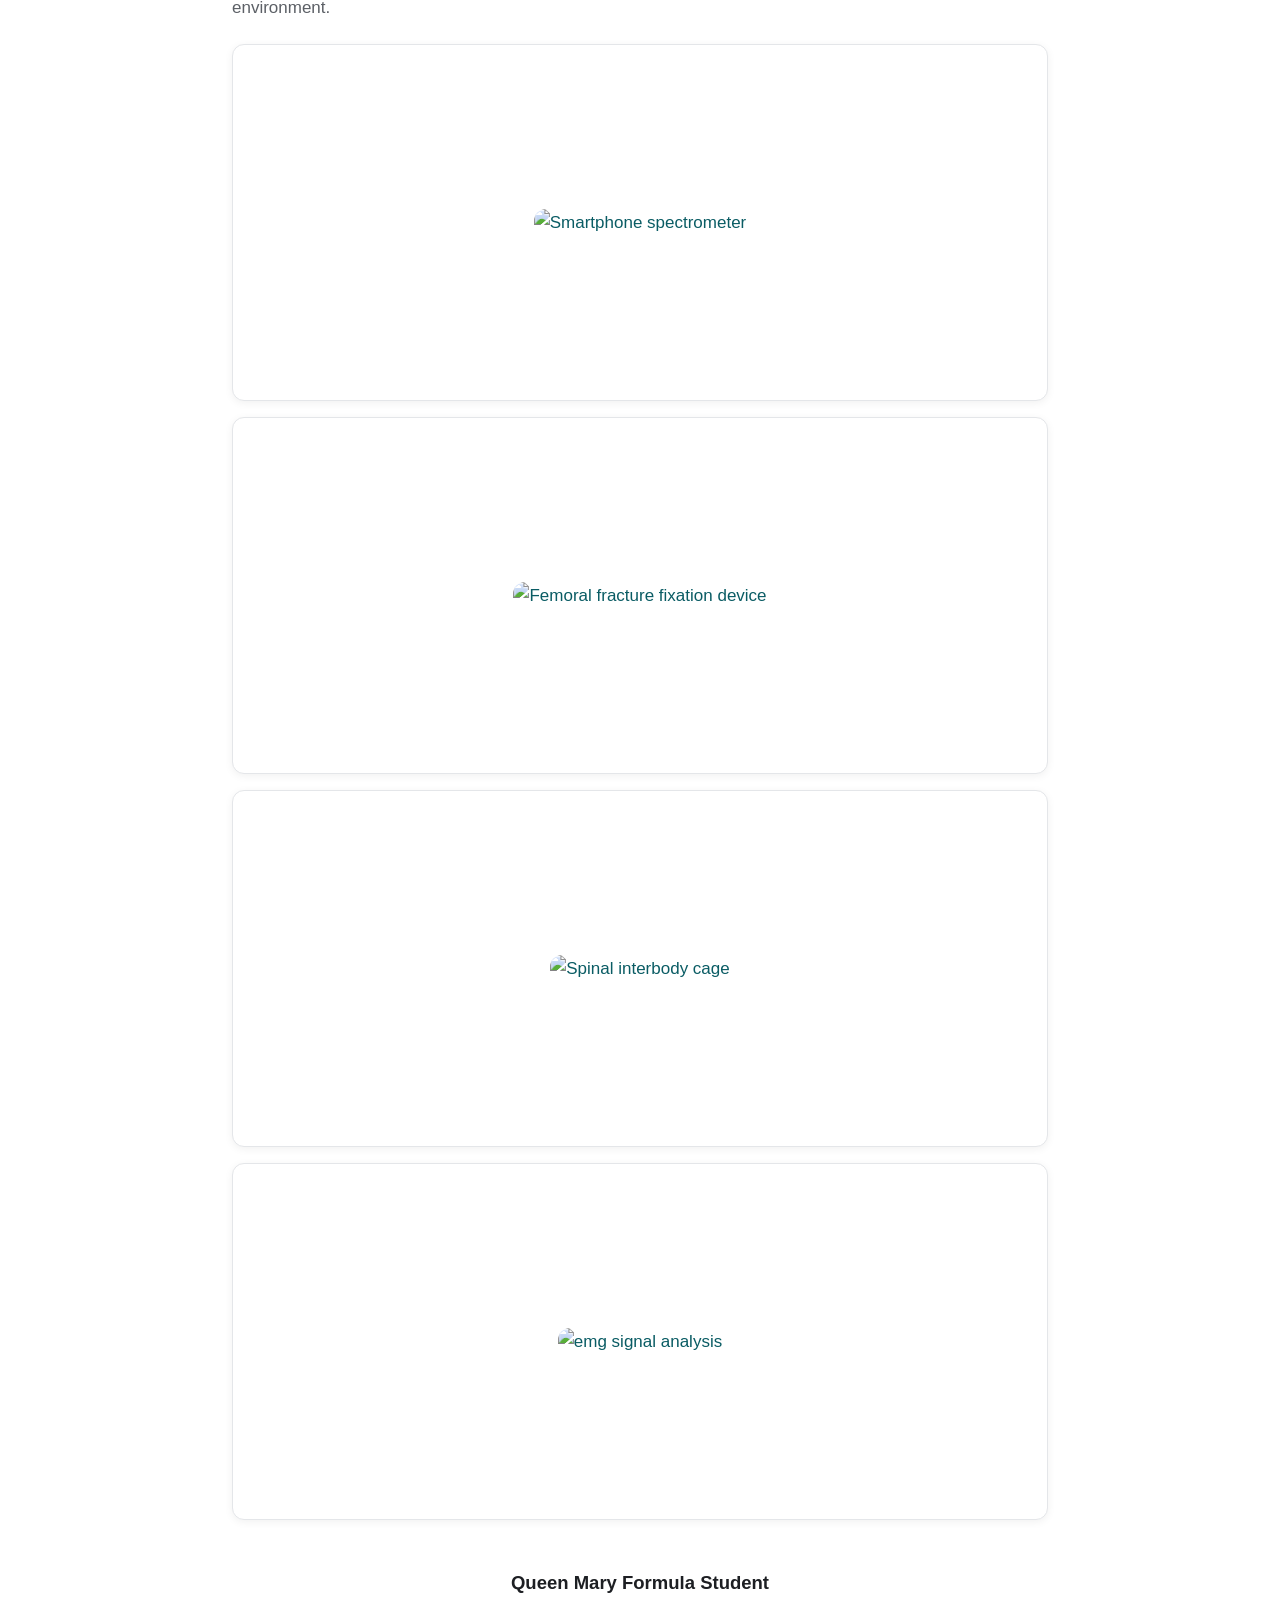
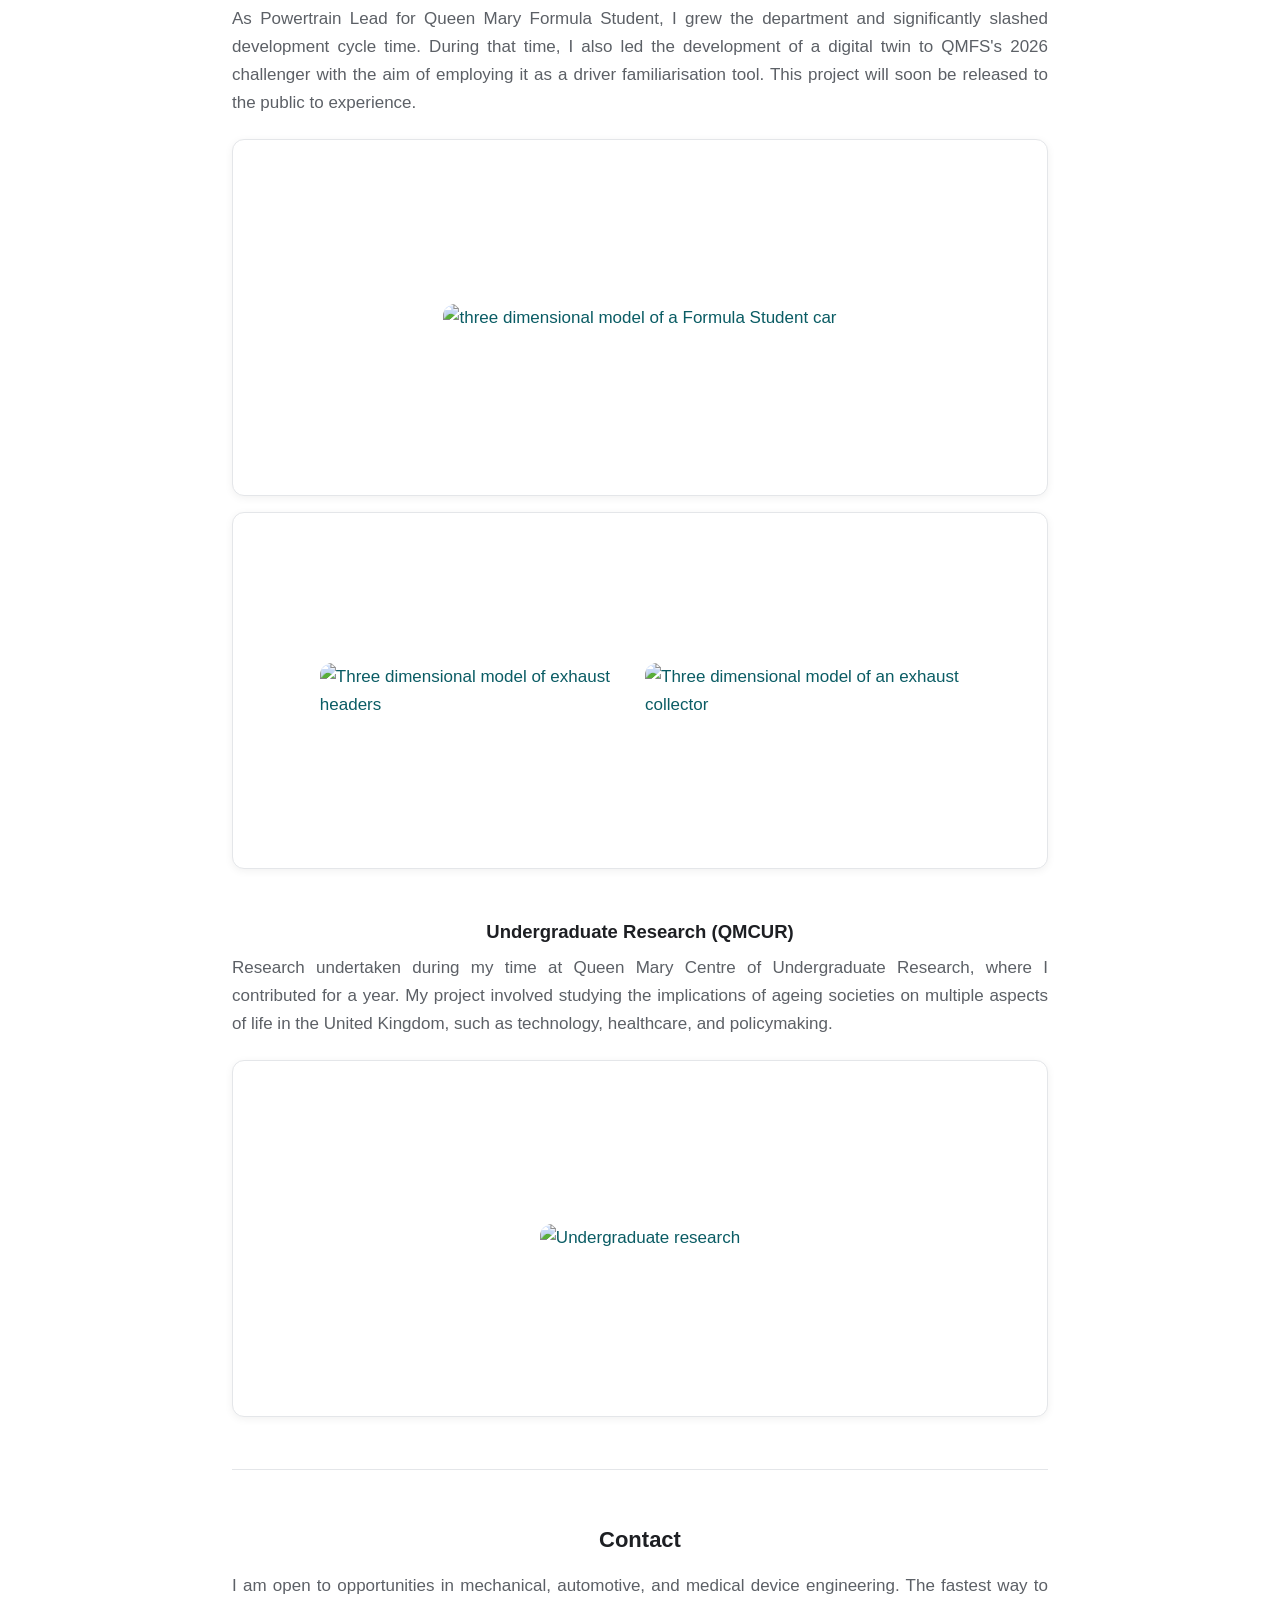
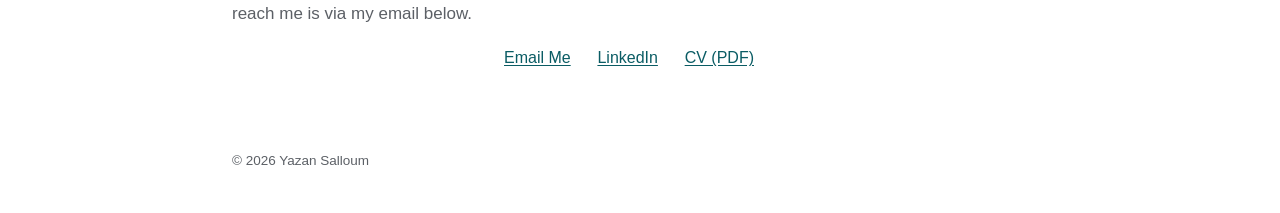
==== commit 1e826362: "Update index.html" ====
--- a/index.html
+++ b/index.html
@@ -32,7 +32,7 @@
 
 <section id="about" class="about">
   <h2>About</h2>
-  <p>I'm an engineering student at QMUL, predicted to graduate in 2026 with a First Class Honours. My involvement in work in both the mechanical and medical areas has given me a unique set of interdisciplinary skills, making me a versatile asset.</p>
+  <p>I'm a Biomedical Engineering graduate from QMUL with a First Class Honours. My involvement in work in both the mechanical and medical areas has given me a unique set of interdisciplinary skills, making me a versatile asset.</p>
   <p>Across my degree I've built a strong foundation in CAD and simulation-driven design, working through SOLIDWORKS, Autodesk Fusion, Ansys, StarCCM+, and Zemax OpticStudio to take projects from conceptual designs to tested prototypes. My final year project, which was a sub-£200 smartphone spectrometer for optical diagnostics, allowed me to lead a full-scale project on developing a device which allows users to have a cheap yet capable optical analysis tool at their disposal.</p>
   <p>Alongside my academics, I led the powertrain department for Queen Mary Formula Student for two years, and was a contributor at the Queen Mary Centre of Undergraduate Research.</p>
   <p>I'm now looking for opportunities in mechanical, automotive, and medical-device engineering. I speak Arabic, English, French, and some German.</p>
